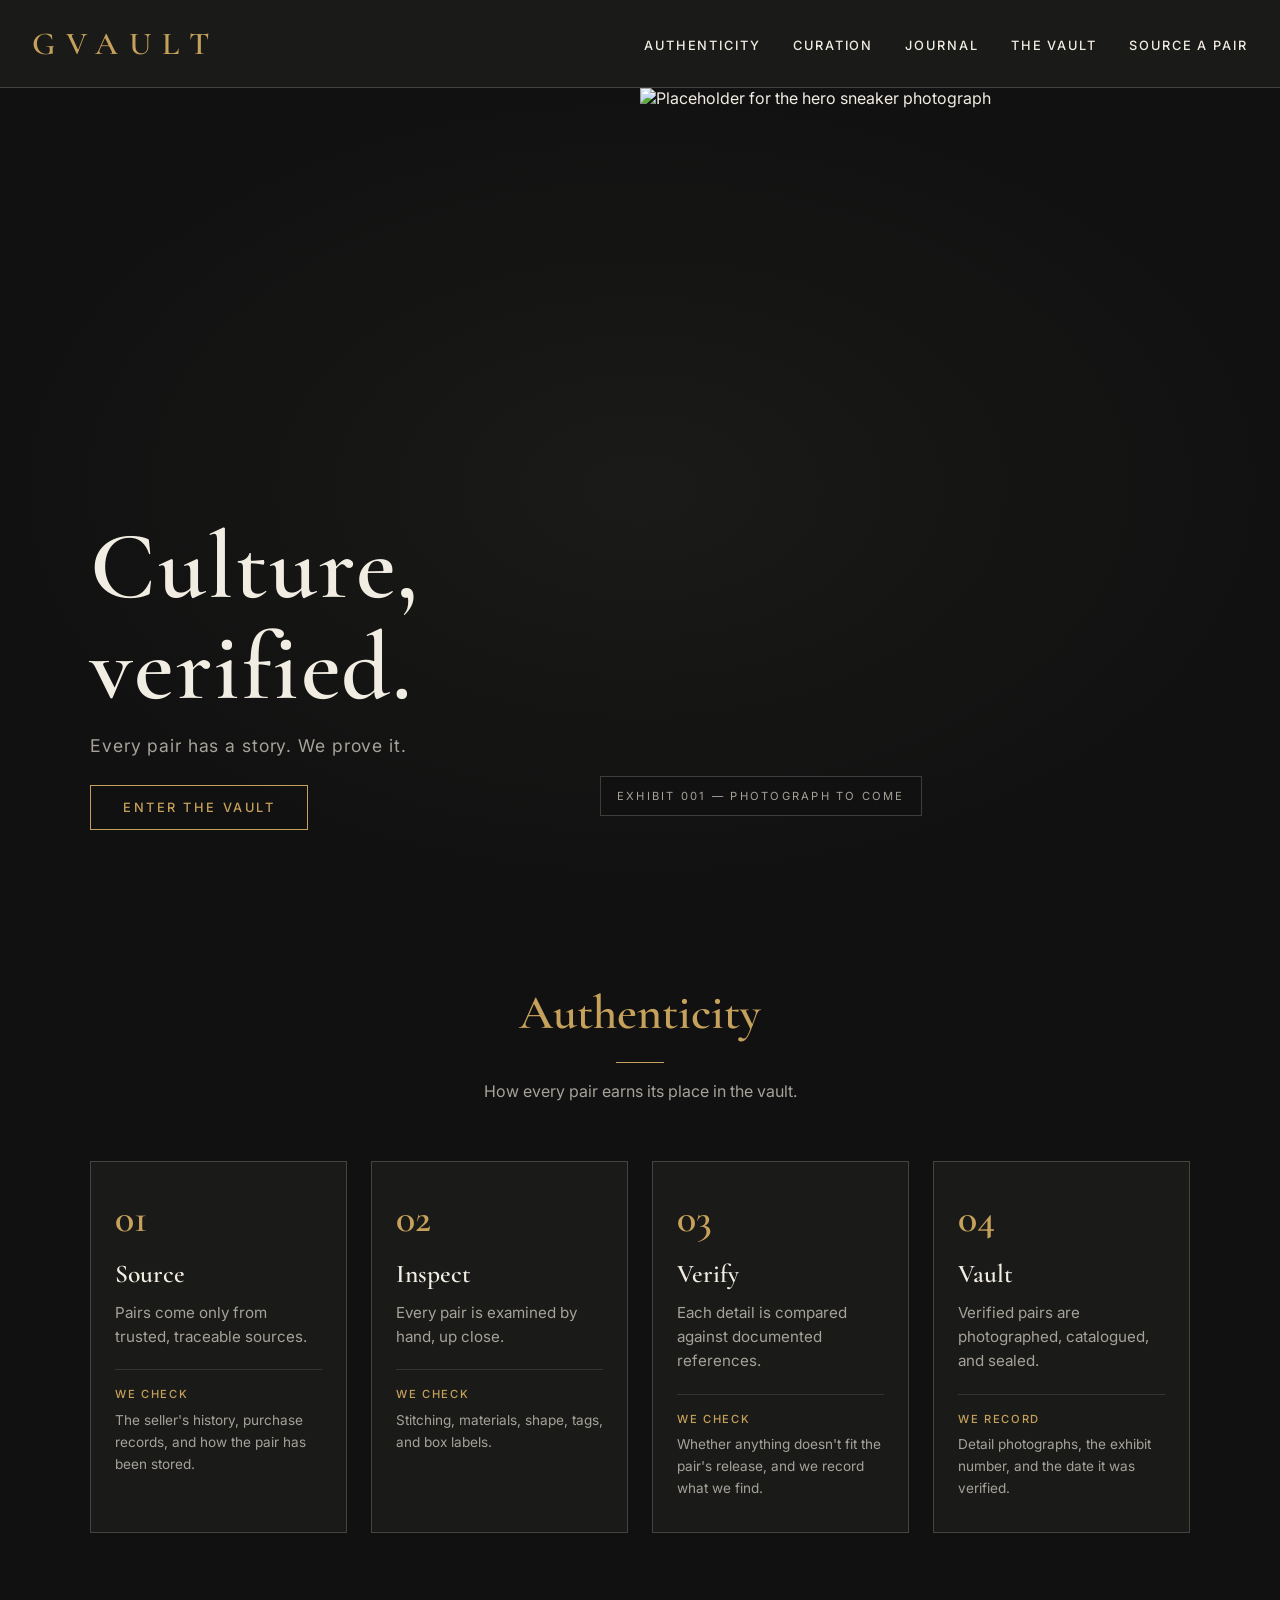
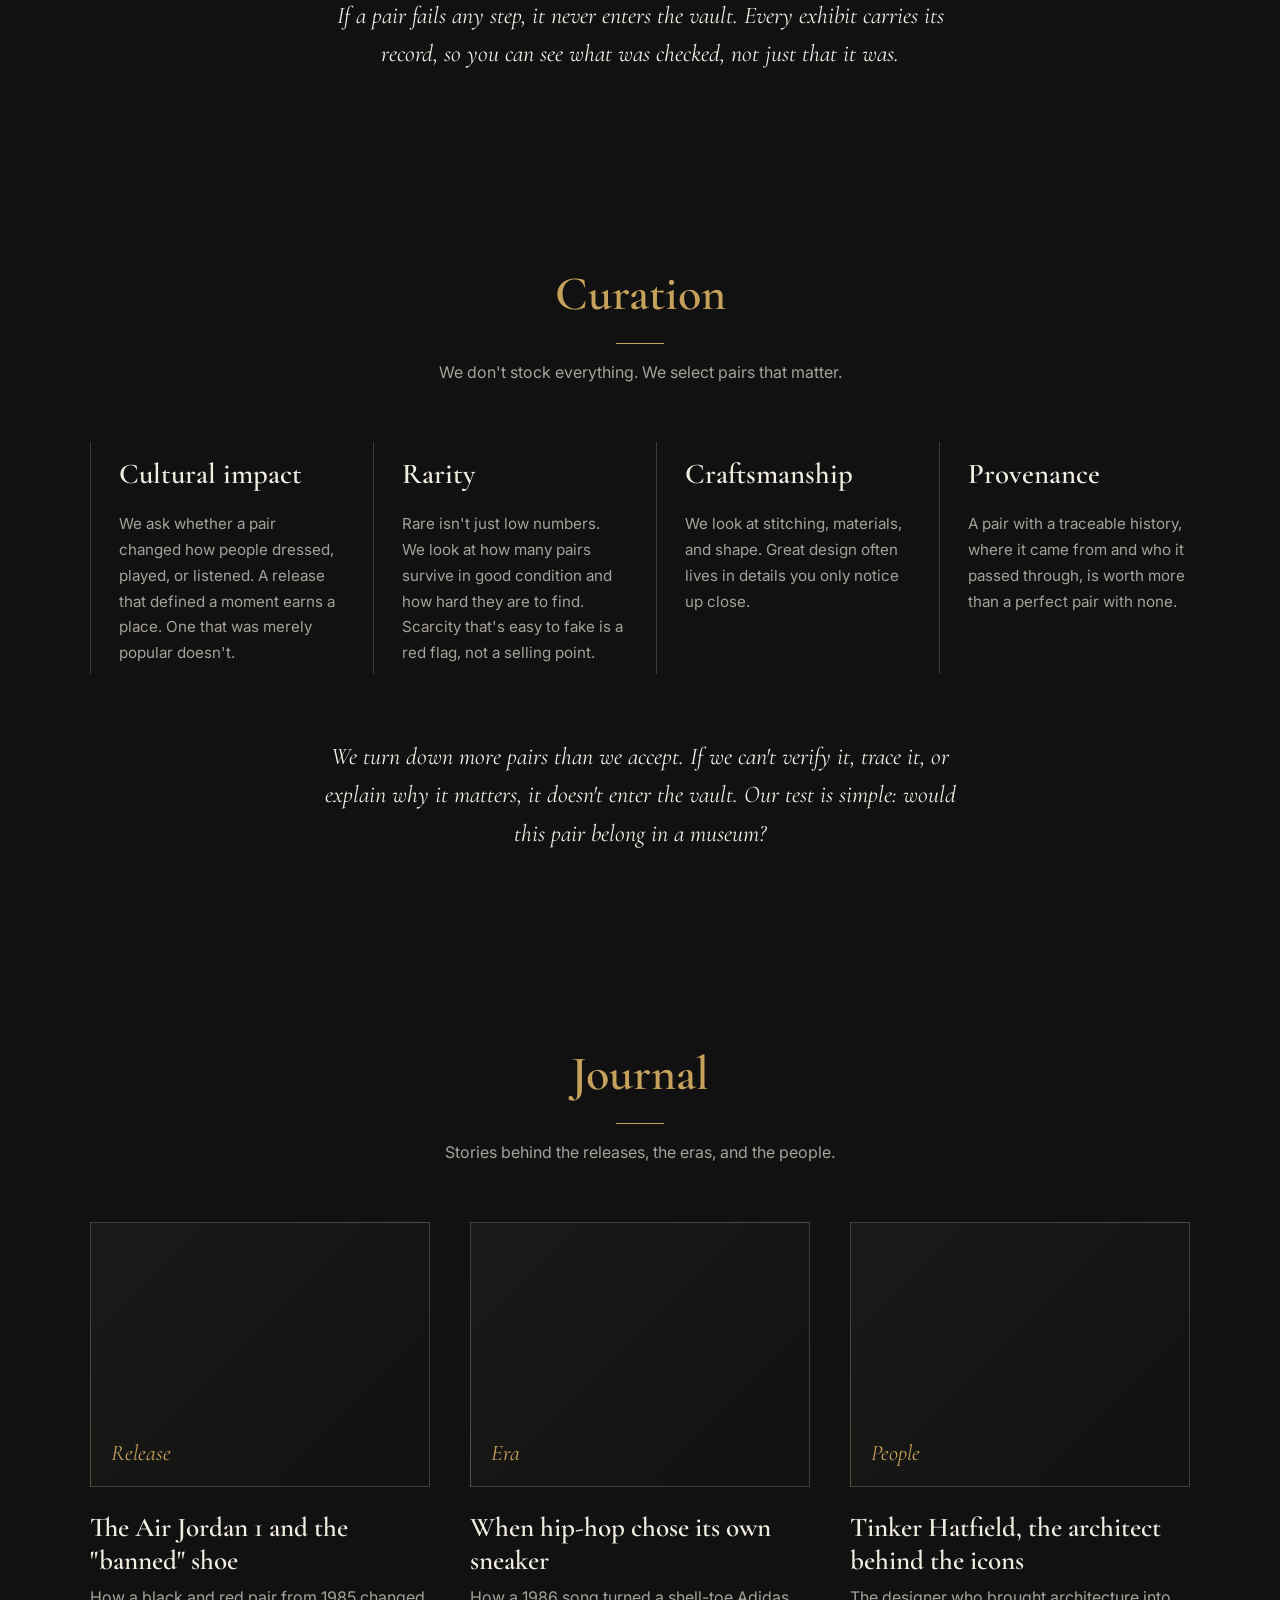
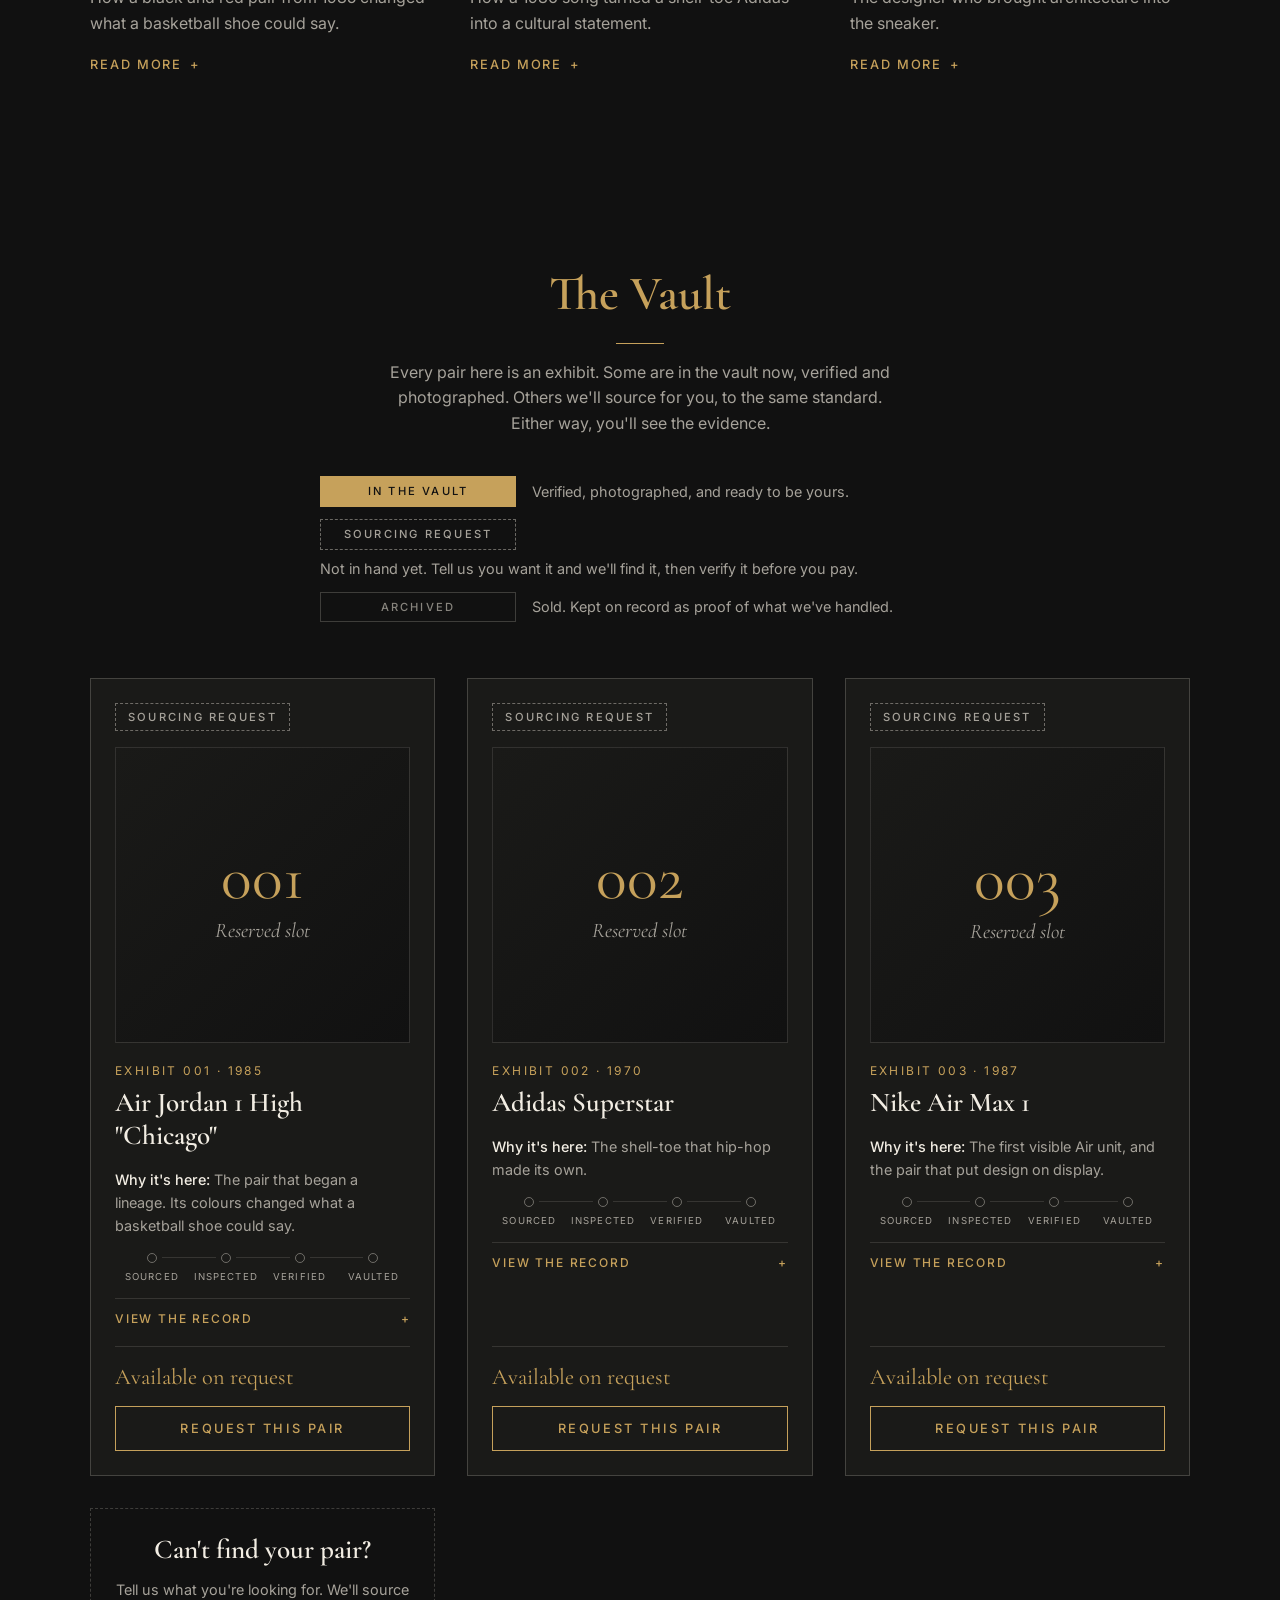
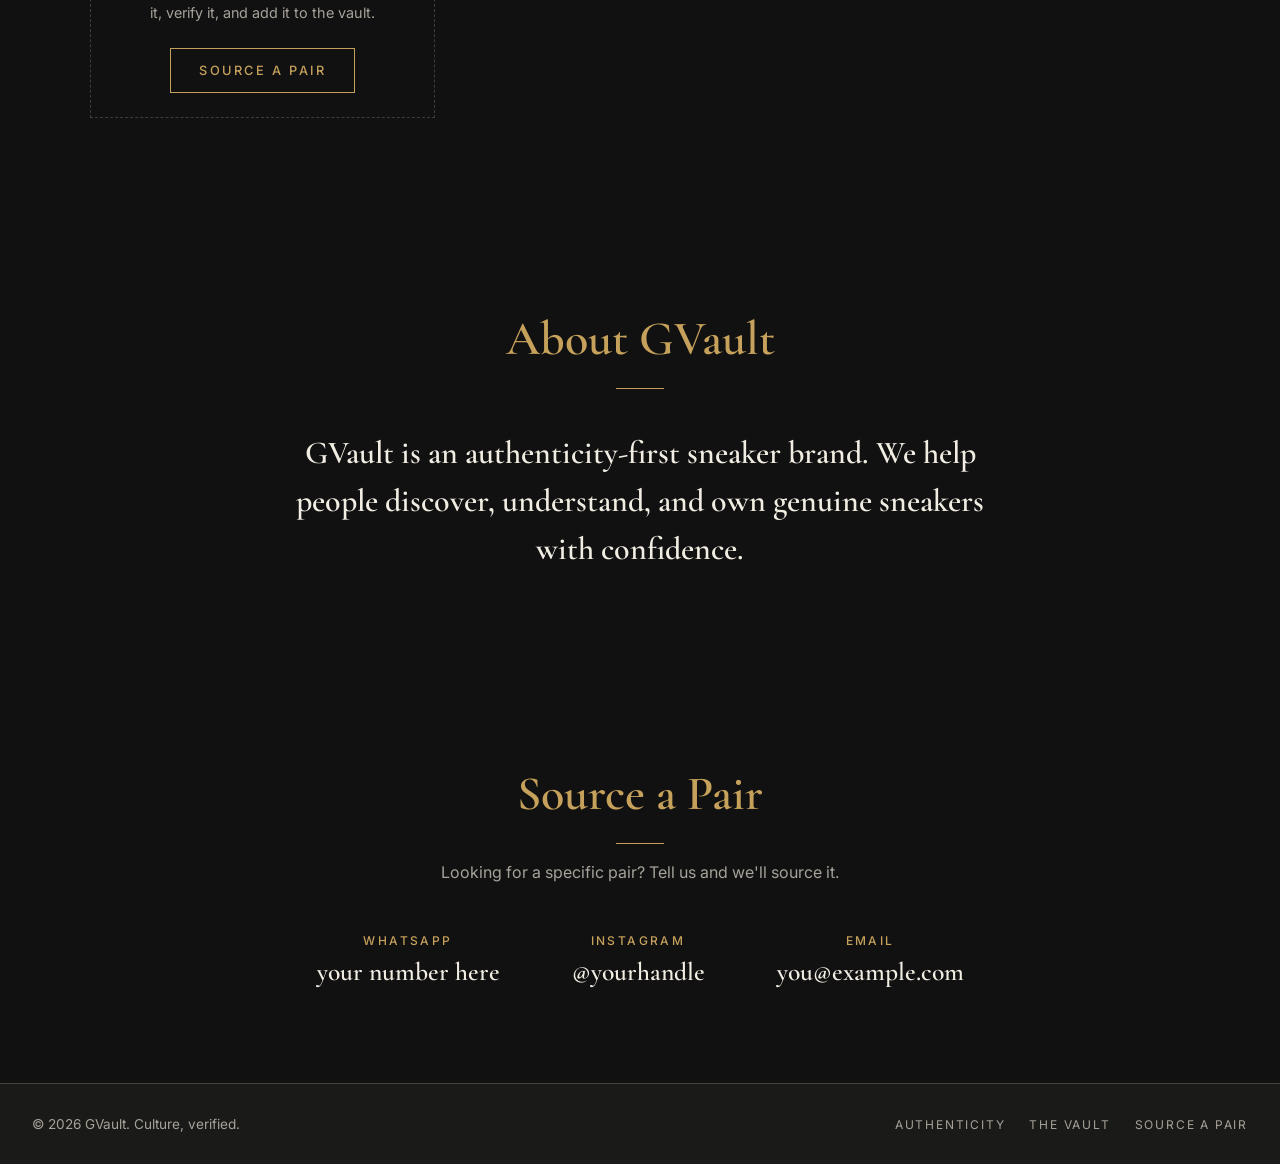
==== index.html @ fef1eaea "Baseline :approved Gvault visual design" ====
<!DOCTYPE html>
<html lang="en">
<head>
  <meta charset="UTF-8">
  <!-- Makes the page scale properly on phones -->
  <meta name="viewport" content="width=device-width, initial-scale=1">
  <title>GVault | Culture, verified.</title>
  <meta name="description" content="GVault is an authenticity-first sneaker brand. Discover, understand, and own genuine sneakers with confidence.">

  <!-- Fonts from Google Fonts (needs an internet connection) -->
  <link rel="preconnect" href="https://fonts.googleapis.com">
  <link rel="preconnect" href="https://fonts.gstatic.com" crossorigin>
  <link href="https://fonts.googleapis.com/css2?family=Cormorant+Garamond:wght@600&family=Inter:wght@400;500&display=swap" rel="stylesheet">

  <!-- Our styles live in style.css (keep it in the same folder as this file) -->
  <link rel="stylesheet" href="style.css?v=3">
</head>

<body>

  <!-- ========== 1. HEADER ========== -->
  <header id="top">
    <a href="#top" class="logo">GVAULT</a>

    <nav>
      <ul>
        <li><a href="#authenticity">Authenticity</a></li>
        <li><a href="#curation">Curation</a></li>
        <li><a href="#journal">Journal</a></li>
        <li><a href="#vault">The Vault</a></li>
        <li><a href="#source-a-pair">Source a Pair</a></li>
      </ul>
    </nav>

    <!-- PAUSED: search and cart come back in later steps.
         Anything between the comment markers is hidden from the browser.

    <input type="search" id="search" placeholder="Search the vault...">

    <button id="request-list-button">Request List (<span id="request-list-count">0</span>)</button>

    -->
  </header>

  <main>

    <!-- ========== 2. HERO ========== -->
    <section id="hero">
      <div class="hero-inner">

        <div class="hero-copy">
          <h1>Culture, verified.</h1>
          <p>Every pair has a story. We prove it.</p>
          <a href="#vault">Enter the Vault</a>
        </div>

        <!-- To use the real photograph later: change src to images/hero-sneaker.jpg
             and rewrite the alt text to describe the pair. -->
        <figure class="hero-figure">
          <div class="hero-frame">
            <img src="images/hero-placeholder.svg"
                 alt="Placeholder for the hero sneaker photograph"
                 width="1200" height="1500"
                 fetchpriority="high">
          </div>
          <figcaption>Exhibit 001 — photograph to come</figcaption>
        </figure>

      </div>
    </section>

    <!-- ========== 3. AUTHENTICITY (was The Standard) ========== -->
    <section id="authenticity">
      <h2>Authenticity</h2>
      <p>How every pair earns its place in the vault.</p>

      <ol>
        <li>
          <h3>Source</h3>
          <p>Pairs come only from trusted, traceable sources.</p>
          <p class="step-detail"><strong>We check</strong> The seller's history, purchase records, and how the pair has been stored.</p>
        </li>
        <li>
          <h3>Inspect</h3>
          <p>Every pair is examined by hand, up close.</p>
          <p class="step-detail"><strong>We check</strong> Stitching, materials, shape, tags, and box labels.</p>
        </li>
        <li>
          <h3>Verify</h3>
          <p>Each detail is compared against documented references.</p>
          <p class="step-detail"><strong>We check</strong> Whether anything doesn't fit the pair's release, and we record what we find.</p>
        </li>
        <li>
          <h3>Vault</h3>
          <p>Verified pairs are photographed, catalogued, and sealed.</p>
          <p class="step-detail"><strong>We record</strong> Detail photographs, the exhibit number, and the date it was verified.</p>
        </li>
      </ol>

      <p class="standard-note">If a pair fails any step, it never enters the vault. Every exhibit carries its record, so you can see what was checked, not just that it was.</p>
    </section>

    <!-- ========== 4. CURATION ========== -->
    <section id="curation">
      <h2>Curation</h2>
      <p>We don't stock everything. We select pairs that matter.</p>

      <ul>
        <li>
          <strong>Cultural impact</strong>
          <p>We ask whether a pair changed how people dressed, played, or listened. A release that defined a moment earns a place. One that was merely popular doesn't.</p>
        </li>
        <li>
          <strong>Rarity</strong>
          <p>Rare isn't just low numbers. We look at how many pairs survive in good condition and how hard they are to find. Scarcity that's easy to fake is a red flag, not a selling point.</p>
        </li>
        <li>
          <strong>Craftsmanship</strong>
          <p>We look at stitching, materials, and shape. Great design often lives in details you only notice up close.</p>
        </li>
        <li>
          <strong>Provenance</strong>
          <p>A pair with a traceable history, where it came from and who it passed through, is worth more than a perfect pair with none.</p>
        </li>
      </ul>

      <p class="curation-note">We turn down more pairs than we accept. If we can't verify it, trace it, or explain why it matters, it doesn't enter the vault. Our test is simple: would this pair belong in a museum?</p>
    </section>

    <!-- ========== 5. JOURNAL (was Culture) ========== -->
    <section id="journal">
      <h2>Journal</h2>
      <p>Stories behind the releases, the eras, and the people.</p>

      <div class="article-grid">

        <article>
          <div class="article-visual">Release</div>
          <h3>The Air Jordan 1 and the "banned" shoe</h3>
          <p>How a black and red pair from 1985 changed what a basketball shoe could say.</p>
          <details>
            <summary>Read more</summary>
            <p>When the Air Jordan 1 arrived in 1985, basketball shoes were mostly white and quiet. Designed by Peter Moore for a rookie named Michael Jordan, the black and red pair broke from that.</p>
            <p>The famous "banned" story says the NBA outlawed the shoe and Nike paid the fines. The league did have a uniform rule about shoe colours, and Nike turned that tension into an ad campaign. Collectors still debate how much of the legend was marketing, but both the shoe and the story are part of why it matters.</p>
            <p><strong>Why it matters to us:</strong> the Air Jordan 1 is one of the most re-released sneakers ever, which also makes it one of the most widely copied. Shape, stitching, and tag details all count, so we check each pair against documented references before it enters the vault.</p>
          </details>
        </article>

        <article>
          <div class="article-visual">Era</div>
          <h3>When hip-hop chose its own sneaker</h3>
          <p>How a 1986 song turned a shell-toe Adidas into a cultural statement.</p>
          <details>
            <summary>Read more</summary>
            <p>In the mid-1980s, Run-DMC made the Adidas Superstar part of their look, worn without laces and with the tongues out. In 1986 they recorded "My Adidas", and the brand took notice.</p>
            <p>The story often told is that Adidas representatives saw fans at a concert hold up their sneakers when the song played, then signed the group to one of the first major sneaker endorsements for people outside sport. Until then, sneakers were sold on performance. After it, they could be sold on identity.</p>
            <p><strong>Why it matters to us:</strong> vintage pairs age in ways that are hard to fake, in their materials, glue, and soles. Wear that fits a pair's age is part of the evidence, and details that don't fit the era are a warning sign.</p>
          </details>
        </article>

        <article>
          <div class="article-visual">People</div>
          <h3>Tinker Hatfield, the architect behind the icons</h3>
          <p>The designer who brought architecture into the sneaker.</p>
          <details>
            <summary>Read more</summary>
            <p>Tinker Hatfield trained as an architect before joining Nike in 1981. His Air Max 1, released in 1987, put the cushioning unit on display through a window in the midsole, reportedly inspired by the exposed structure of the Centre Pompidou in Paris.</p>
            <p>A year later he designed the Air Jordan III, a pair often credited with helping keep Michael Jordan at Nike, and he went on to design many more Jordans over the years.</p>
            <p><strong>Why it matters to us:</strong> knowing who designed a pair, and why, explains its details, and details are what we verify. A pair is easier to check when you understand the thinking behind it.</p>
          </details>
        </article>

      </div>
    </section>

    <!-- ========== 6. THE VAULT (was The Archive) ========== -->
    <section id="vault">
      <h2>The Vault</h2>
      <p>Every pair here is an exhibit. Some are in the vault now, verified and photographed. Others we'll source for you, to the same standard. Either way, you'll see the evidence.</p>

      <div class="status-key">
        <p><span class="status status-in-vault">IN THE VAULT</span> Verified, photographed, and ready to be yours.</p>
        <p><span class="status status-sourcing">SOURCING REQUEST</span> Not in hand yet. Tell us you want it and we'll find it, then verify it before you pay.</p>
        <p><span class="status status-archived">ARCHIVED</span> Sold. Kept on record as proof of what we've handled.</p>
      </div>

      <!-- Later, JavaScript will build these cards from a product list. -->
      <div id="exhibit-grid">

        <article class="exhibit">
          <p class="status status-sourcing">SOURCING REQUEST</p>
          <div class="exhibit-image"><span class="exhibit-image-number">001</span>Reserved slot</div>
          <p class="exhibit-number">Exhibit 001 · 1985</p>
          <h3>Air Jordan 1 High "Chicago"</h3>
          <p class="exhibit-why"><strong>Why it's here:</strong> The pair that began a lineage. Its colours changed what a basketball shoe could say.</p>

          <ol class="progress" aria-label="Verification progress">
            <li>Sourced</li>
            <li>Inspected</li>
            <li>Verified</li>
            <li>Vaulted</li>
          </ol>

          <details class="exhibit-record">
            <summary>View the record</summary>
            <p class="exhibit-verification"><strong>What we'll verify:</strong> Shape and stance, stitching pattern, tag and label details, materials, and box label.</p>
            <p class="exhibit-sizes"><strong>Sizes:</strong> Tell us yours and we'll source it.</p>
          </details>

          <p class="exhibit-price">Available on request</p>
          <button>Request this pair</button>
        </article>

        <article class="exhibit">
          <p class="status status-sourcing">SOURCING REQUEST</p>
          <div class="exhibit-image"><span class="exhibit-image-number">002</span>Reserved slot</div>
          <p class="exhibit-number">Exhibit 002 · 1970</p>
          <h3>Adidas Superstar</h3>
          <p class="exhibit-why"><strong>Why it's here:</strong> The shell-toe that hip-hop made its own.</p>

          <ol class="progress" aria-label="Verification progress">
            <li>Sourced</li>
            <li>Inspected</li>
            <li>Verified</li>
            <li>Vaulted</li>
          </ol>

          <details class="exhibit-record">
            <summary>View the record</summary>
            <p class="exhibit-verification"><strong>What we'll verify:</strong> Shell toe shape, three-stripe placement, tongue and heel labels, sole pattern, and box label.</p>
            <p class="exhibit-sizes"><strong>Sizes:</strong> Tell us yours and we'll source it.</p>
          </details>

          <p class="exhibit-price">Available on request</p>
          <button>Request this pair</button>
        </article>

        <article class="exhibit">
          <p class="status status-sourcing">SOURCING REQUEST</p>
          <div class="exhibit-image"><span class="exhibit-image-number">003</span>Reserved slot</div>
          <p class="exhibit-number">Exhibit 003 · 1987</p>
          <h3>Nike Air Max 1</h3>
          <p class="exhibit-why"><strong>Why it's here:</strong> The first visible Air unit, and the pair that put design on display.</p>

          <ol class="progress" aria-label="Verification progress">
            <li>Sourced</li>
            <li>Inspected</li>
            <li>Verified</li>
            <li>Vaulted</li>
          </ol>

          <details class="exhibit-record">
            <summary>View the record</summary>
            <p class="exhibit-verification"><strong>What we'll verify:</strong> Window shape, midsole and Air unit, stitching, tags, and box label.</p>
            <p class="exhibit-sizes"><strong>Sizes:</strong> Tell us yours and we'll source it.</p>
          </details>

          <p class="exhibit-price">Available on request</p>
          <button>Request this pair</button>
        </article>

        <!-- The last card invites a request for a pair that isn't listed -->
        <article class="exhibit exhibit-request">
          <h3>Can't find your pair?</h3>
          <p>Tell us what you're looking for. We'll source it, verify it, and add it to the vault.</p>
          <a href="#source-a-pair">Source a Pair</a>
        </article>

        <!--
          TEMPLATE FOR A PAIR THAT HAS ARRIVED (only use once you really hold the pair):
          1. Change the badge to:  <p class="status status-in-vault">IN THE VAULT</p>
          2. Add class "done" to the progress steps that are really complete:  <li class="done">Sourced</li>
          3. Change "What we'll verify" to "Verification record" and write what you actually found.
          4. Replace the price text and change the button to "Add to Vault".
        -->

      </div>
    </section>

    <!-- ========== 7. ABOUT ========== -->
    <section id="about">
      <h2>About GVault</h2>
      <p>GVault is an authenticity-first sneaker brand. We help people discover, understand, and own genuine sneakers with confidence.</p>
    </section>

    <!-- ========== 8. SOURCE A PAIR (was Contact) ========== -->
    <section id="source-a-pair">
      <h2>Source a Pair</h2>
      <p>Looking for a specific pair? Tell us and we'll source it.</p>

      <ul>
        <li><span>WhatsApp</span>your number here</li>
        <li><span>Instagram</span>@yourhandle</li>
        <li><span>Email</span>you@example.com</li>
      </ul>
    </section>

  </main>

  <!-- ========== 9. FOOTER ========== -->
  <footer>
    <p>&copy; 2026 GVault. Culture, verified.</p>
    <nav>
      <a href="#authenticity">Authenticity</a>
      <a href="#vault">The Vault</a>
      <a href="#source-a-pair">Source a Pair</a>
    </nav>
  </footer>

</body>
</html>
---- style.css ----
/* ===== BRAND COLORS: change a color here and it updates everywhere ===== */
:root {
  --ink:        #111111;
  --ink-raised: #1A1A18;
  --ivory:      #F2EDE3;
  --gray:       #A6A29A;
  --accent:     #C6A15B;
  --gray-rgb:   166 162 154;
  --accent-rgb: 198 161 91;
  --line:        rgb(var(--gray-rgb) / 0.30);
  --line-subtle: rgb(var(--gray-rgb) / 0.20);
  --line-strong: rgb(var(--gray-rgb) / 0.60);
}

/* ===== BASE: applies to the whole page ===== */
body {
  margin: 0;
  background: var(--ink);
  color: var(--ivory);
  font-family: 'Inter', sans-serif;
}

/* ===== HEADER ===== */
header {
  background: var(--ink-raised);
  padding: 24px 32px;
  border-bottom: 1px solid var(--line);
  display: flex;
  justify-content: space-between;
  align-items: center;
}

/* ===== LOGO ===== */
.logo {
  font-family: 'Cormorant Garamond', serif;
  font-size: 2rem;
  font-weight: 600;
  letter-spacing: 0.35em;
  color: var(--accent);
  text-decoration: none;
}

/* ===== NAV BAR (header only, so the footer nav is untouched) ===== */
header nav ul {
  list-style: none;
  margin: 0;
  padding: 0;
  display: flex;
  gap: 32px;
}

header nav a {
  color: var(--ivory);
  text-decoration: none;
  font-size: 0.8rem;
  font-weight: 500;
  letter-spacing: 0.15em;
  text-transform: uppercase;
  padding-bottom: 6px;
  border-bottom: 1px solid transparent;
  transition: color 0.2s, border-color 0.2s;
}

header nav a:hover {
  color: var(--accent);
  border-bottom-color: var(--accent);
}

/* ===== HERO SECTION ===== */
#hero {
  padding: 0;
  text-align: left;
  container-type: inline-size;
  background: radial-gradient(ellipse at center, var(--ink-raised) 0%, var(--ink) 70%);
}

#hero h1 {
  font-family: 'Cormorant Garamond', serif;
  font-size: clamp(3rem, 8vw, 6rem);
  font-weight: 600;
  line-height: 1.05;
  letter-spacing: 0.02em;
  color: var(--ivory);
  margin: 0 0 16px;
}

#hero p {
  font-size: 1.1rem;
  letter-spacing: 0.05em;
  color: var(--gray);
  max-width: 480px;
  margin: 0 0 40px;
}

#hero a {
  border: 1px solid var(--accent);
  color: var(--accent);
  padding: 14px 32px;
  text-decoration: none;
  font-size: 0.8rem;
  font-weight: 500;
  letter-spacing: 0.2em;
  text-transform: uppercase;
  transition: background 0.2s, color 0.2s;
}

#hero a:hover {
  background: var(--accent);
  color: var(--ink);
}

/* ----- Hero: the wall, the baseline, and the plaque ----- */

.hero-inner {
  display: grid;
}

.hero-figure {
  order: -1;
  position: relative;
  margin: 0;
}

.hero-frame {
  height: 52vh;
  min-height: 320px;
  overflow: hidden;
}

.hero-frame img {
  display: block;
  width: 100%;
  height: 100%;
  object-fit: cover;
  object-position: 50% 72%;
  animation: hero-image-enter 1.2s ease-out both;
}

.hero-figure figcaption {
  position: absolute;
  left: 0;
  bottom: 0;
  padding: 12px 16px;
  background: var(--ink);
  border: 1px solid var(--line);
  font-size: 0.7rem;
  letter-spacing: 0.2em;
  text-transform: uppercase;
  color: var(--gray);
}

.hero-copy {
  padding: 48px 24px 72px;
}

@keyframes hero-image-enter {
  from { opacity: 0; transform: scale(1.04); }
  to   { opacity: 1; transform: scale(1); }
}

@media (min-width: 900px) {
  .hero-inner {
    grid-template-columns: minmax(0, 1fr) minmax(0, 1fr);
    min-height: min(88vh, 860px);
  }
  .hero-figure {
    order: 0;
  }
  .hero-frame {
    height: 100%;
    min-height: 0;
  }
  .hero-copy {
    align-self: end;
    padding: 0 64px 72px;
    padding-left: max(24px, calc((100vw - 1100px) / 2));
    padding-left: max(24px, calc((100cqw - 1100px) / 2));
  }
  .hero-figure figcaption {
    left: -40px;
    bottom: 72px;
  }
}

@media (prefers-reduced-motion: reduce) {
  .hero-frame img {
    animation: none;
  }
}

/* ===== SHARED STYLES FOR EVERY SECTION BELOW THE HERO ===== */
html {
  scroll-behavior: smooth;
}

main section:not(#hero) {
  max-width: 1100px;
  margin: 0 auto;
  padding: 96px 24px;
}

main section:not(#hero) > h2 {
  font-family: 'Cormorant Garamond', serif;
  font-size: clamp(2rem, 4vw, 3rem);
  font-weight: 600;
  color: var(--accent);
  text-align: center;
  margin: 0 0 16px;
}

main section:not(#hero) > h2::after {
  content: "";
  display: block;
  width: 48px;
  height: 1px;
  background: var(--accent);
  margin: 20px auto 0;
}

main section:not(#hero) > p {
  text-align: center;
  color: var(--gray);
  max-width: 520px;
  margin: 0 auto;
  line-height: 1.6;
}

/* ===== AUTHENTICITY (was The Standard) ===== */
#authenticity ol {
  list-style: none;
  counter-reset: step;
  display: grid;
  grid-template-columns: repeat(auto-fit, minmax(220px, 1fr));
  gap: 24px;
  margin: 56px 0 0;
  padding: 0;
}

#authenticity li {
  counter-increment: step;
  border: 1px solid var(--line);
  background: var(--ink-raised);
  padding: 32px 24px;
  transition: border-color 0.2s, transform 0.2s;
}

#authenticity li::before {
  content: counter(step, decimal-leading-zero);
  display: block;
  font-family: 'Cormorant Garamond', serif;
  font-size: 2.5rem;
  font-weight: 600;
  color: var(--accent);
  margin-bottom: 16px;
}

#authenticity li h3 {
  font-family: 'Cormorant Garamond', serif;
  font-size: 1.6rem;
  font-weight: 600;
  color: var(--ivory);
  margin: 0 0 12px;
}

#authenticity li p {
  margin: 0;
  font-size: 0.95rem;
  line-height: 1.6;
  color: var(--gray);
}

#authenticity li:hover {
  border-color: var(--accent);
  transform: translateY(-4px);
}

/* ----- Authenticity: extra detail and hover life ----- */

#authenticity li {
  position: relative;
  transition: border-color 0.2s, transform 0.2s, box-shadow 0.3s;
}

#authenticity li::after {
  content: "";
  position: absolute;
  top: -1px;
  left: -1px;
  right: -1px;
  height: 2px;
  background: var(--accent);
  transform: scaleX(0);
  transform-origin: left;
  transition: transform 0.4s ease;
}

#authenticity li:hover::after {
  transform: scaleX(1);
}

#authenticity li:hover {
  box-shadow: 0 10px 30px rgb(var(--accent-rgb) / 0.12);
}

#authenticity li p.step-detail {
  margin-top: 20px;
  padding-top: 16px;
  border-top: 1px solid var(--line-subtle);
  font-size: 0.85rem;
}

#authenticity li p.step-detail strong {
  display: block;
  margin-bottom: 6px;
  font-size: 0.7rem;
  font-weight: 500;
  letter-spacing: 0.15em;
  text-transform: uppercase;
  color: var(--accent);
}

#authenticity > p.standard-note {
  max-width: 640px;
  margin: 64px auto 0;
  font-family: 'Cormorant Garamond', serif;
  font-size: clamp(1.2rem, 2vw, 1.5rem);
  font-style: italic;
  line-height: 1.6;
  color: var(--ivory);
}

/* ===== CURATION ===== */
#curation ul {
  list-style: none;
  margin: 56px 0 0;
  padding: 0;
  display: grid;
  grid-template-columns: repeat(auto-fit, minmax(240px, 1fr));
  gap: 32px;
}

#curation li {
  border-left: 1px solid var(--line);
  padding: 8px 0 8px 28px;
  font-size: 0.95rem;
  line-height: 1.7;
  color: var(--gray);
  transition: border-color 0.2s;
}

#curation li strong {
  display: block;
  font-family: 'Cormorant Garamond', serif;
  font-size: 1.8rem;
  font-weight: 600;
  color: var(--ivory);
  margin-bottom: 12px;
}

#curation li:hover {
  border-left-color: var(--accent);
}

#curation li p {
  margin: 0;
}

#curation > p.curation-note {
  max-width: 640px;
  margin: 64px auto 0;
  font-family: 'Cormorant Garamond', serif;
  font-size: clamp(1.2rem, 2vw, 1.5rem);
  font-style: italic;
  line-height: 1.6;
  color: var(--ivory);
}

/* ===== JOURNAL (was Culture) ===== */
.article-grid {
  display: grid;
  grid-template-columns: repeat(auto-fit, minmax(280px, 1fr));
  gap: 40px;
  margin-top: 56px;
  align-items: start;
}

.article-visual {
  aspect-ratio: 4 / 3;
  display: flex;
  align-items: flex-end;
  padding: 20px;
  border: 1px solid var(--line);
  font-family: 'Cormorant Garamond', serif;
  font-size: 1.4rem;
  font-style: italic;
  color: var(--accent);
  background: linear-gradient(135deg, var(--ink-raised) 0%, var(--ink) 50%, rgb(var(--accent-rgb) / 0.3) 100%);
  background-size: 200% 200%;
  background-position: 0 0;
  transition: background-position 0.8s ease, border-color 0.3s;
}

.article-grid article h3 {
  font-family: 'Cormorant Garamond', serif;
  font-size: 1.7rem;
  font-weight: 600;
  color: var(--ivory);
  margin: 24px 0 8px;
}

.article-grid article p {
  margin: 0 0 16px;
  line-height: 1.6;
  color: var(--gray);
}

.article-grid article a {
  color: var(--accent);
  text-decoration: none;
  font-size: 0.8rem;
  font-weight: 500;
  letter-spacing: 0.15em;
  text-transform: uppercase;
}

.article-grid article a::after {
  content: "\2192";
  display: inline-block;
  margin-left: 8px;
  transition: transform 0.2s;
}

.article-grid article:hover .article-visual {
  background-position: 100% 100%;
  border-color: var(--accent);
}

.article-grid article:hover a::after {
  transform: translateX(6px);
}

/* ===== THE VAULT (was The Archive) ===== */
#exhibit-grid {
  display: grid;
  grid-template-columns: repeat(auto-fill, minmax(280px, 1fr));
  gap: 32px;
  margin-top: 56px;
}

.exhibit {
  display: flex;
  flex-direction: column;
  padding: 24px;
  border: 1px solid var(--line);
  background: var(--ink-raised);
  transition: border-color 0.2s, transform 0.2s;
}

.exhibit:hover {
  border-color: var(--accent);
  transform: translateY(-4px);
}

/* ----- Status badge ----- */
.status {
  align-self: flex-start;
  margin: 0 0 16px;
  padding: 6px 12px;
  font-size: 0.7rem;
  font-weight: 500;
  letter-spacing: 0.2em;
}

.status-sourcing {
  border: 1px dashed var(--line-strong);
  color: var(--gray);
}

.status-in-vault {
  border: 1px solid var(--accent);
  background: var(--accent);
  color: var(--ink);
}

/* ----- Image area (designed placeholder until you have photos) ----- */
.exhibit-image {
  aspect-ratio: 1;
  display: flex;
  align-items: center;
  justify-content: center;
  margin-bottom: 20px;
  border: 1px solid var(--line-subtle);
  background: linear-gradient(135deg, var(--ink-raised), var(--ink));
  font-family: 'Cormorant Garamond', serif;
  font-size: 1.3rem;
  font-style: italic;
  color: var(--gray);
}

/* ----- Text details ----- */
.exhibit-number {
  margin: 0 0 8px;
  font-size: 0.75rem;
  letter-spacing: 0.2em;
  text-transform: uppercase;
  color: var(--accent);
}

.exhibit h3 {
  margin: 0 0 16px;
  font-family: 'Cormorant Garamond', serif;
  font-size: 1.7rem;
  font-weight: 600;
  color: var(--ivory);
}

.exhibit-why,
.exhibit-verification {
  margin: 0 0 12px;
  font-size: 0.9rem;
  line-height: 1.6;
  color: var(--gray);
}

.exhibit-why strong,
.exhibit-verification strong {
  color: var(--ivory);
  font-weight: 500;
}

/* ----- Price and button, pinned to the bottom of every card ----- */
.exhibit-price {
  margin: auto 0 16px;
  padding-top: 16px;
  border-top: 1px solid var(--line-subtle);
  font-family: 'Cormorant Garamond', serif;
  font-size: 1.4rem;
  color: var(--accent);
}

.exhibit button {
  padding: 14px;
  border: 1px solid var(--accent);
  background: transparent;
  color: var(--accent);
  font-family: inherit;
  font-size: 0.8rem;
  font-weight: 500;
  letter-spacing: 0.2em;
  text-transform: uppercase;
  cursor: pointer;
  transition: background 0.2s, color 0.2s;
}

.exhibit button:hover {
  background: var(--accent);
  color: var(--ink);
}

/* ----- Vault: status key ----- */
.status-key {
  display: flex;
  flex-direction: column;
  gap: 12px;
  max-width: 640px;
  margin: 40px auto 0;
}

.status-key p {
  display: flex;
  flex-wrap: wrap;
  align-items: center;
  gap: 8px 16px;
  margin: 0;
  font-size: 0.9rem;
  line-height: 1.5;
  color: var(--gray);
}

.status-key .status {
  width: 170px;
  margin: 0;
  text-align: center;
  flex-shrink: 0;
}

.status-archived {
  border: 1px solid var(--line);
  color: rgb(var(--gray-rgb) / 0.8);
}

/* ----- Vault: richer image placeholder ----- */
.exhibit-image {
  flex-direction: column;
  gap: 8px;
}

.exhibit-image-number {
  font-size: 4rem;
  font-style: normal;
  line-height: 1;
  color: var(--accent);
}

/* ----- Vault: four-step progress tracker ----- */
.progress {
  list-style: none;
  display: flex;
  margin: 4px 0 16px;
  padding: 0;
}

.progress li {
  position: relative;
  flex: 1;
  text-align: center;
  font-size: 0.6rem;
  letter-spacing: 0.12em;
  text-transform: uppercase;
  color: var(--gray);
}

.progress li::before {
  content: "";
  display: block;
  width: 8px;
  height: 8px;
  margin: 0 auto 8px;
  border-radius: 50%;
  border: 1px solid var(--line-strong);
}

.progress li::after {
  content: "";
  position: absolute;
  top: 4px;
  left: calc(50% + 10px);
  width: calc(100% - 20px);
  height: 1px;
  background: var(--line-subtle);
}

.progress li:last-child::after {
  display: none;
}

.progress li.done {
  color: var(--accent);
}

.progress li.done::before {
  background: var(--accent);
  border-color: var(--accent);
}

.progress li.done::after {
  background: var(--accent);
}

/* ----- Vault: expandable record ----- */
.exhibit details {
  margin: 0 0 8px;
}

.exhibit summary {
  cursor: pointer;
  list-style: none;
  padding: 12px 0;
  border-top: 1px solid var(--line-subtle);
  color: var(--accent);
  font-size: 0.75rem;
  font-weight: 500;
  letter-spacing: 0.15em;
  text-transform: uppercase;
}

.exhibit summary::-webkit-details-marker {
  display: none;
}

.exhibit summary::after {
  content: "+";
  float: right;
}

.exhibit details[open] summary::after {
  content: "\2212";
}

.exhibit-sizes {
  margin: 0 0 12px;
  font-size: 0.9rem;
  line-height: 1.6;
  color: var(--gray);
}

.exhibit-sizes strong {
  color: var(--ivory);
  font-weight: 500;
}

/* ----- Vault: "Can't find your pair?" card ----- */
.exhibit-request {
  align-items: center;
  justify-content: center;
  text-align: center;
  border-style: dashed;
  background: transparent;
}

.exhibit-request h3 {
  margin-bottom: 12px;
}

.exhibit-request p {
  margin: 0 0 24px;
  font-size: 0.9rem;
  line-height: 1.6;
  color: var(--gray);
}

.exhibit-request a {
  padding: 14px 28px;
  border: 1px solid var(--accent);
  color: var(--accent);
  text-decoration: none;
  font-size: 0.8rem;
  font-weight: 500;
  letter-spacing: 0.2em;
  text-transform: uppercase;
  transition: background 0.2s, color 0.2s;
}

.exhibit-request a:hover {
  background: var(--accent);
  color: var(--ink);
}

/* ===== ABOUT ===== */

main section#about > p {
  font-family: 'Cormorant Garamond', serif;
  font-size: clamp(1.4rem, 2.5vw, 2rem);
  font-weight: 600;
  line-height: 1.5;
  color: var(--ivory);
  max-width: 720px;
  margin-top: 40px;
}

/* ===== SOURCE A PAIR (was Contact) ===== */
#source-a-pair ul {
  list-style: none;
  margin: 48px 0 0;
  padding: 0;
  display: flex;
  flex-wrap: wrap;
  justify-content: center;
  gap: 48px 72px;
  text-align: center;
}

#source-a-pair li {
  font-family: 'Cormorant Garamond', serif;
  font-size: 1.6rem;
  font-weight: 600;
  color: var(--ivory);
  transition: color 0.2s;
}

#source-a-pair li span {
  display: block;
  margin-bottom: 8px;
  font-family: 'Inter', sans-serif;
  font-size: 0.75rem;
  font-weight: 500;
  letter-spacing: 0.2em;
  text-transform: uppercase;
  color: var(--accent);
}

#source-a-pair li:hover {
  color: var(--accent);
}

/* ===== FOOTER ===== */
footer {
  display: flex;
  justify-content: space-between;
  align-items: center;
  flex-wrap: wrap;
  gap: 16px;
  padding: 32px;
  border-top: 1px solid var(--line);
  background: var(--ink-raised);
}

footer p {
  margin: 0;
  font-size: 0.85rem;
  color: var(--gray);
}

footer nav {
  display: flex;
  gap: 24px;
}

footer nav a {
  font-size: 0.75rem;
  letter-spacing: 0.15em;
  text-transform: uppercase;
  color: var(--gray);
  text-decoration: none;
  transition: color 0.2s;
}

footer nav a:hover {
  color: var(--accent);
}

/* ----- Journal: expandable "Read more" (replaces the old link style) ----- */
.article-grid summary {
  display: inline-block;
  cursor: pointer;
  list-style: none;
  color: var(--accent);
  font-size: 0.8rem;
  font-weight: 500;
  letter-spacing: 0.15em;
  text-transform: uppercase;
}

.article-grid summary::-webkit-details-marker {
  display: none;
}

.article-grid summary::after {
  content: "+";
  display: inline-block;
  margin-left: 8px;
}

.article-grid details[open] summary::after {
  content: "\2212";
}

.article-grid details[open] > p {
  padding-left: 16px;
  border-left: 1px solid var(--line);
  font-size: 0.95rem;
}

.article-grid details[open] summary {
  margin-bottom: 16px;
}

.article-grid details strong {
  color: var(--ivory);
  font-weight: 500;
}
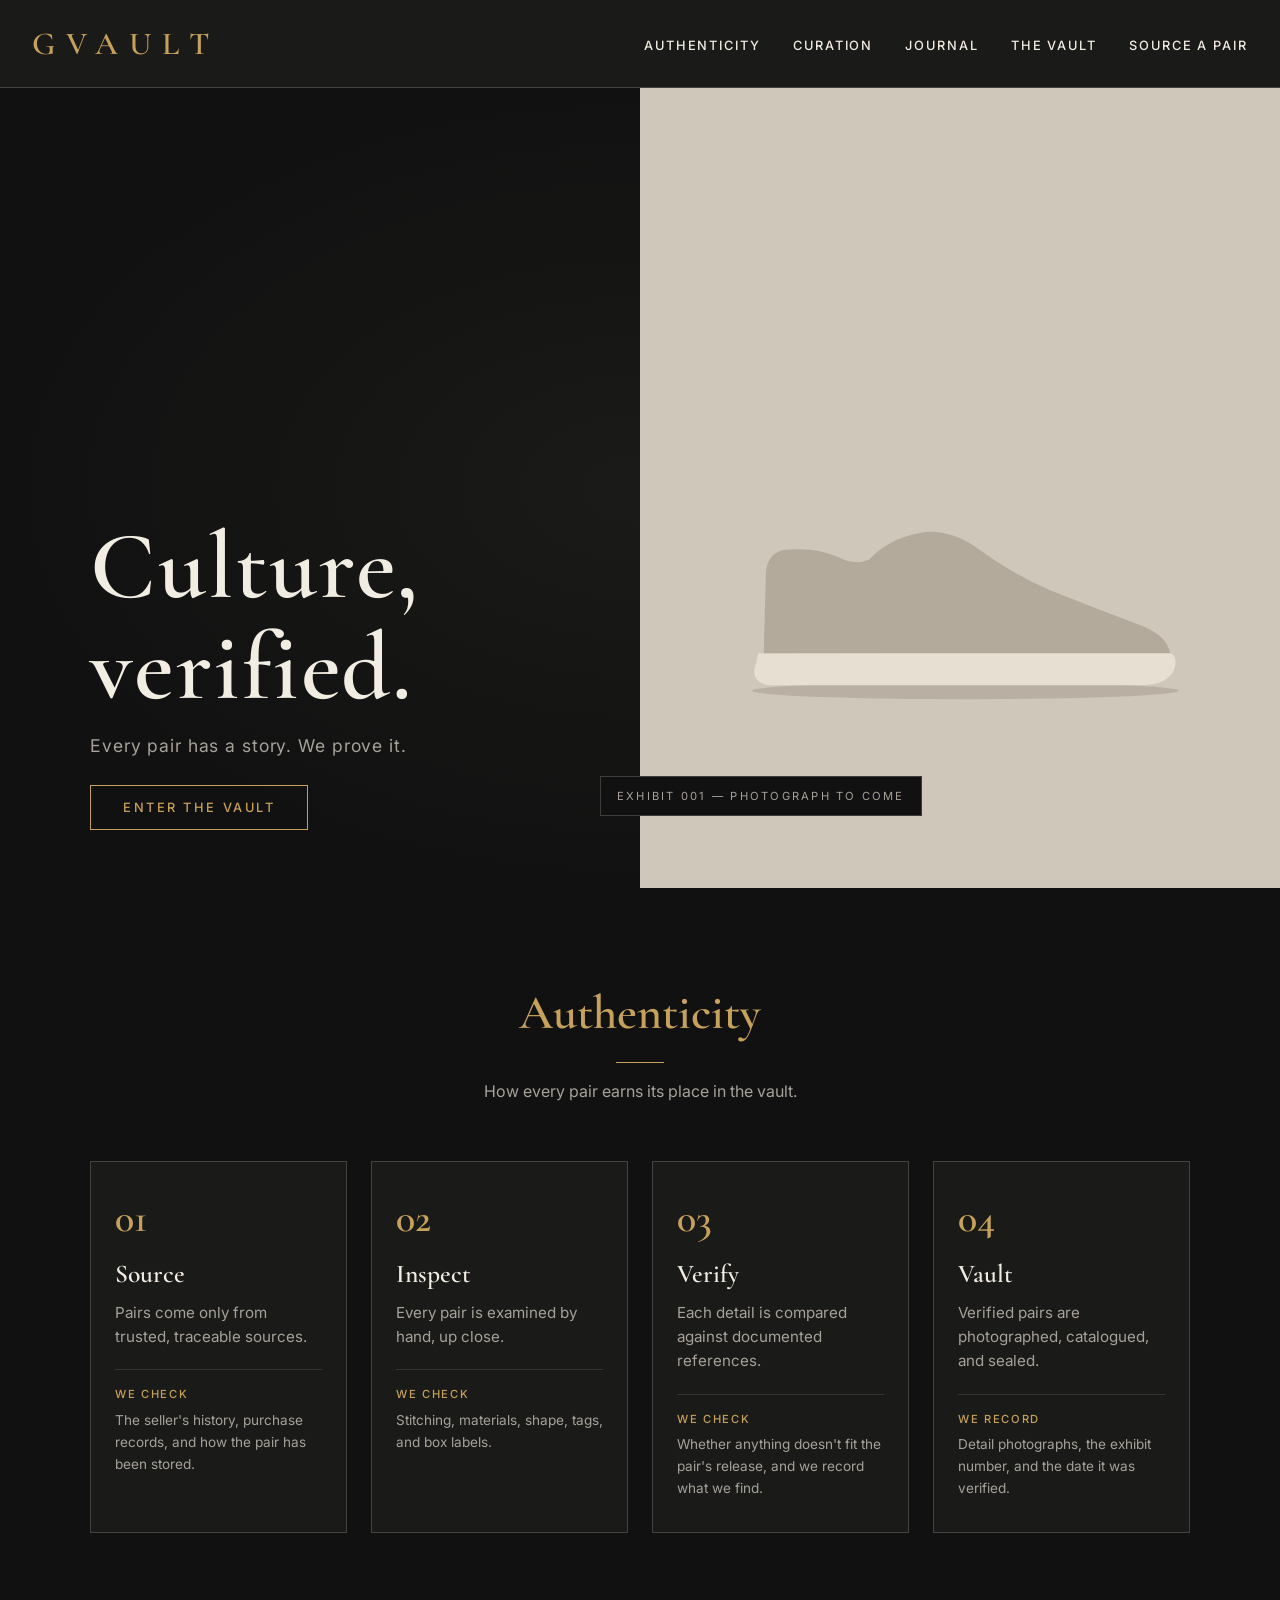
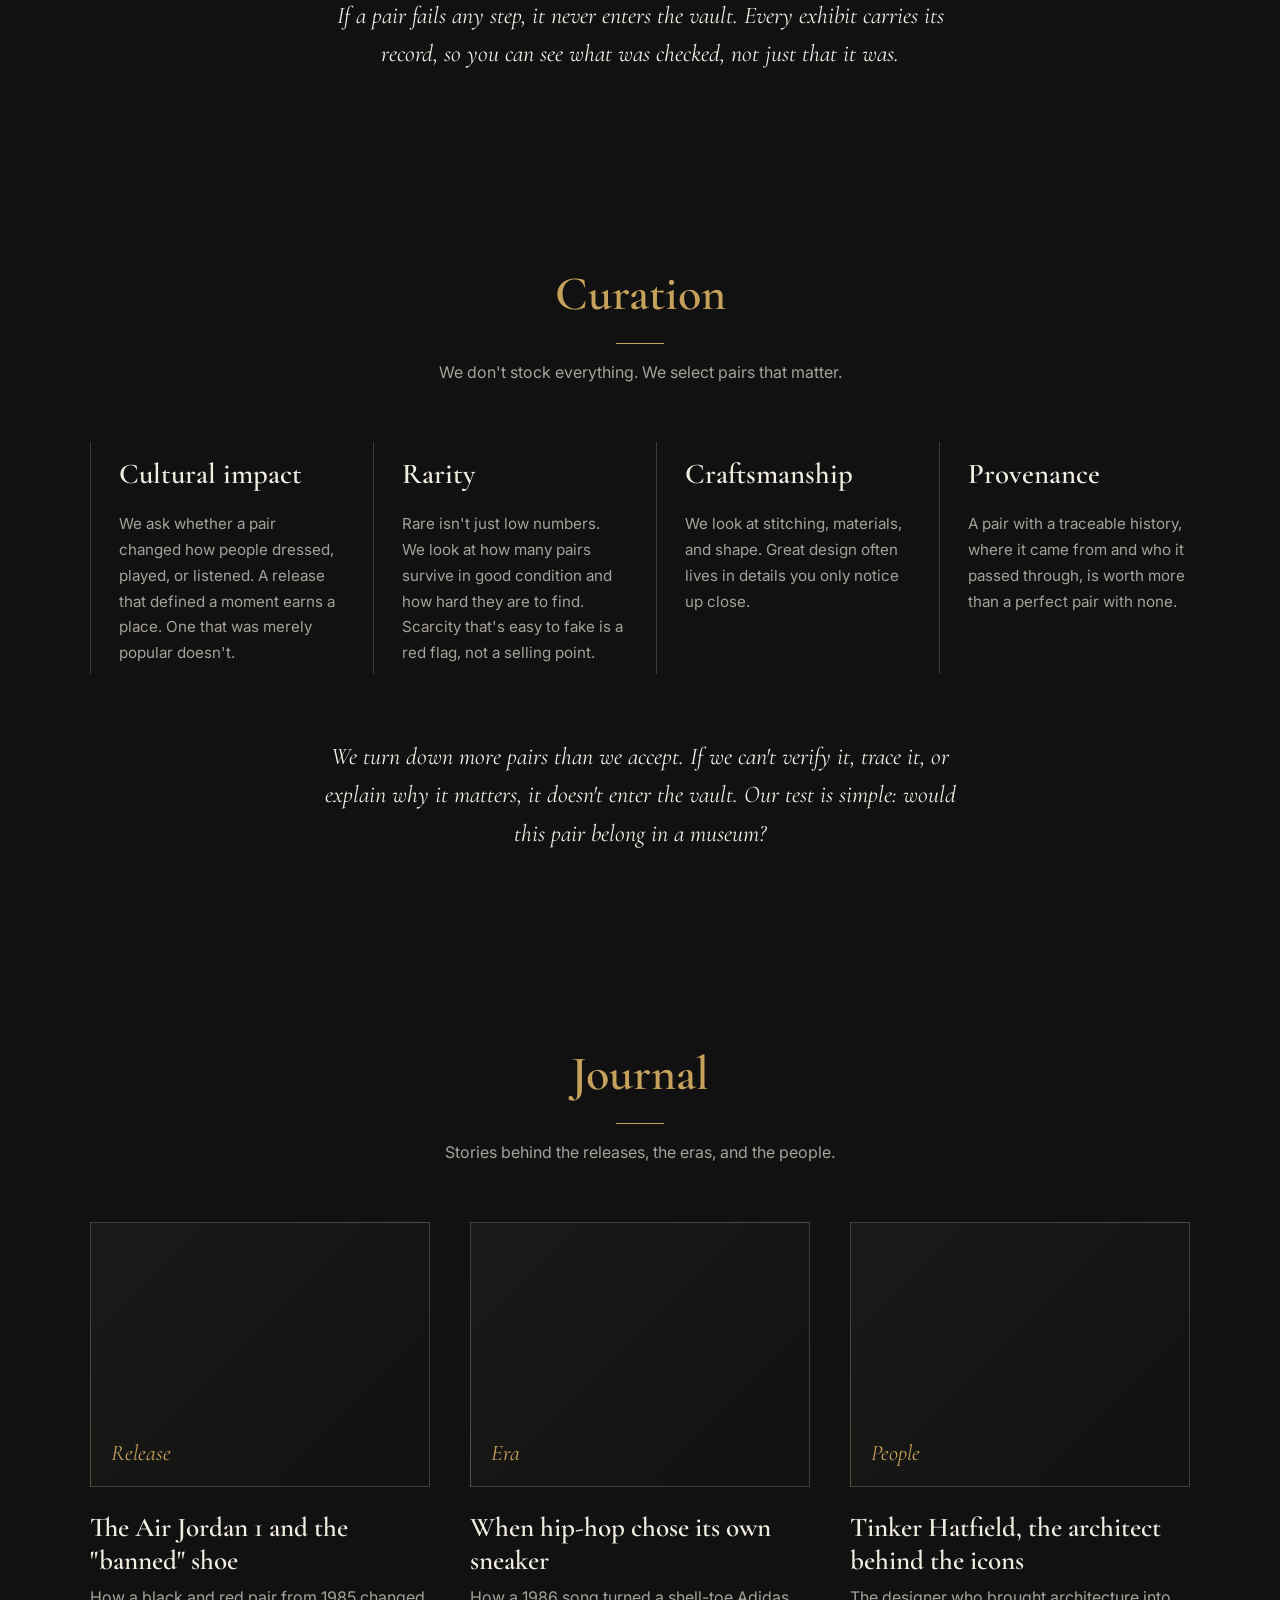
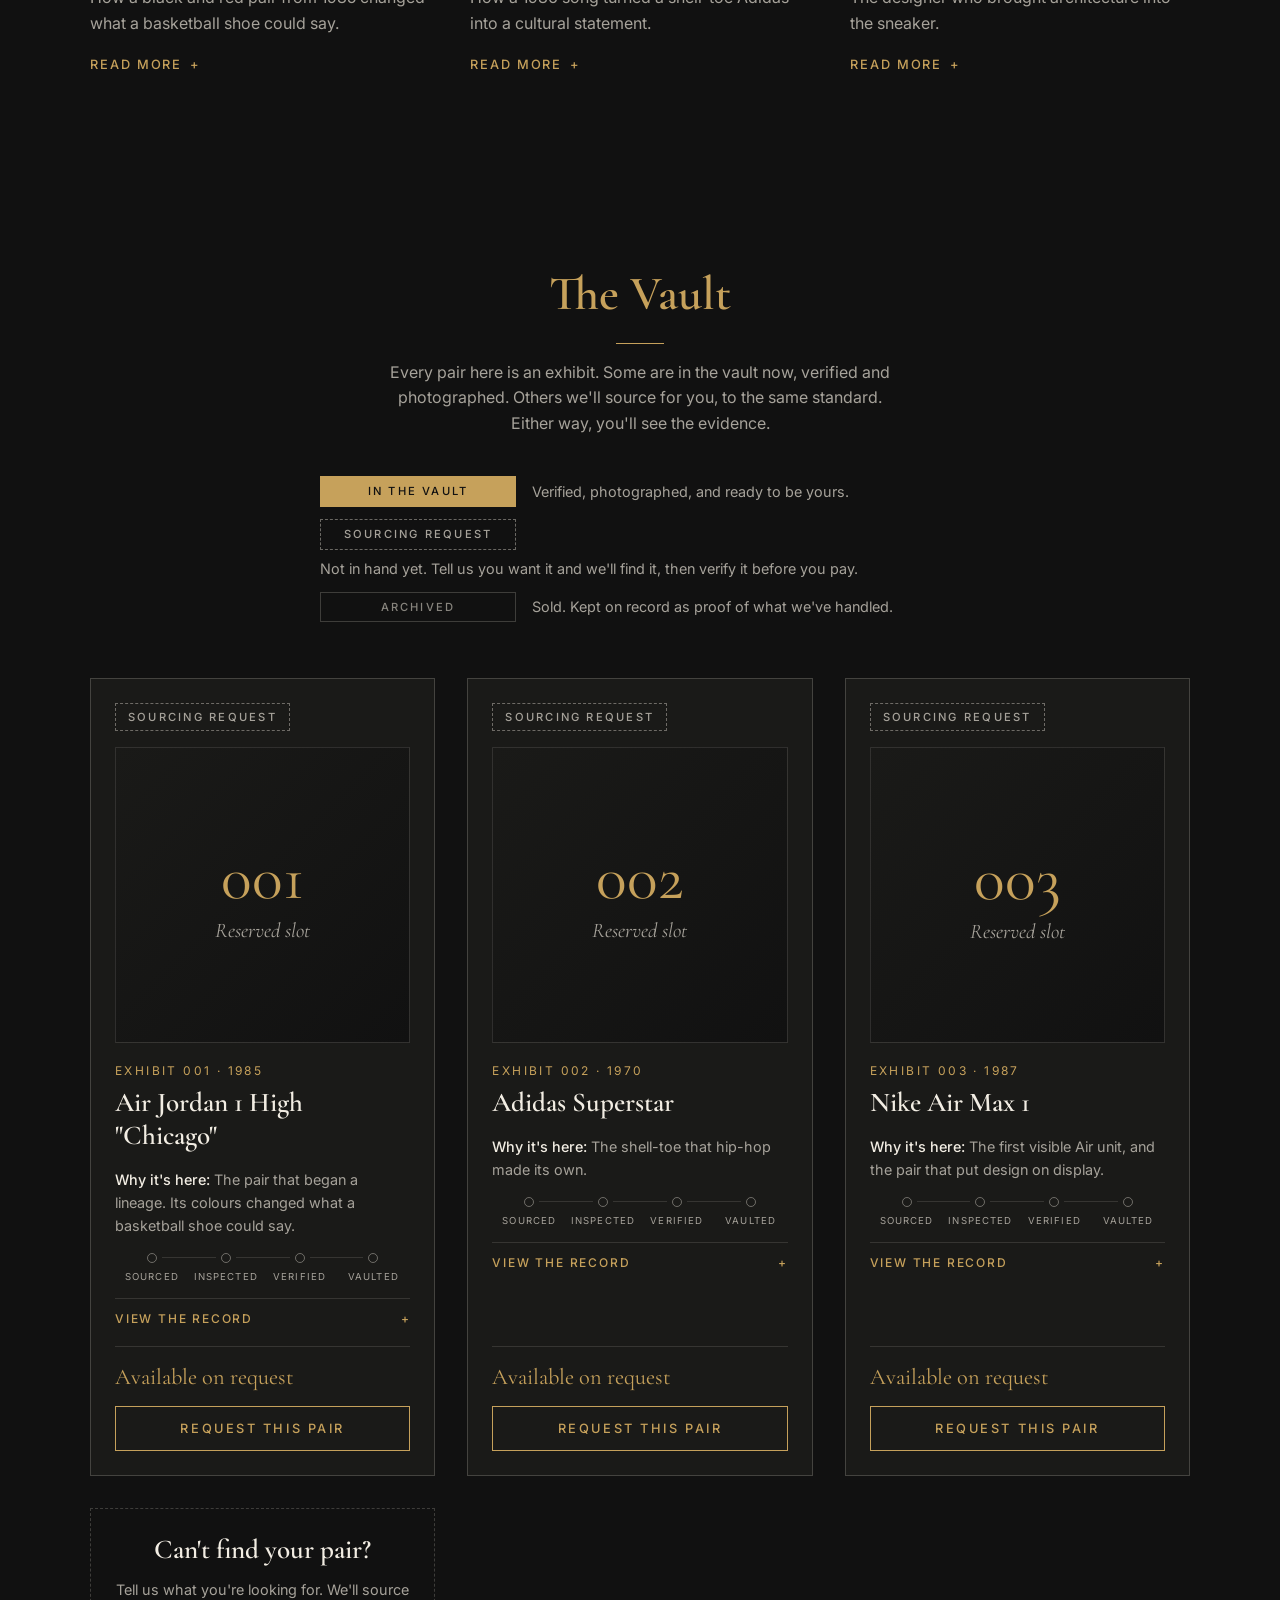
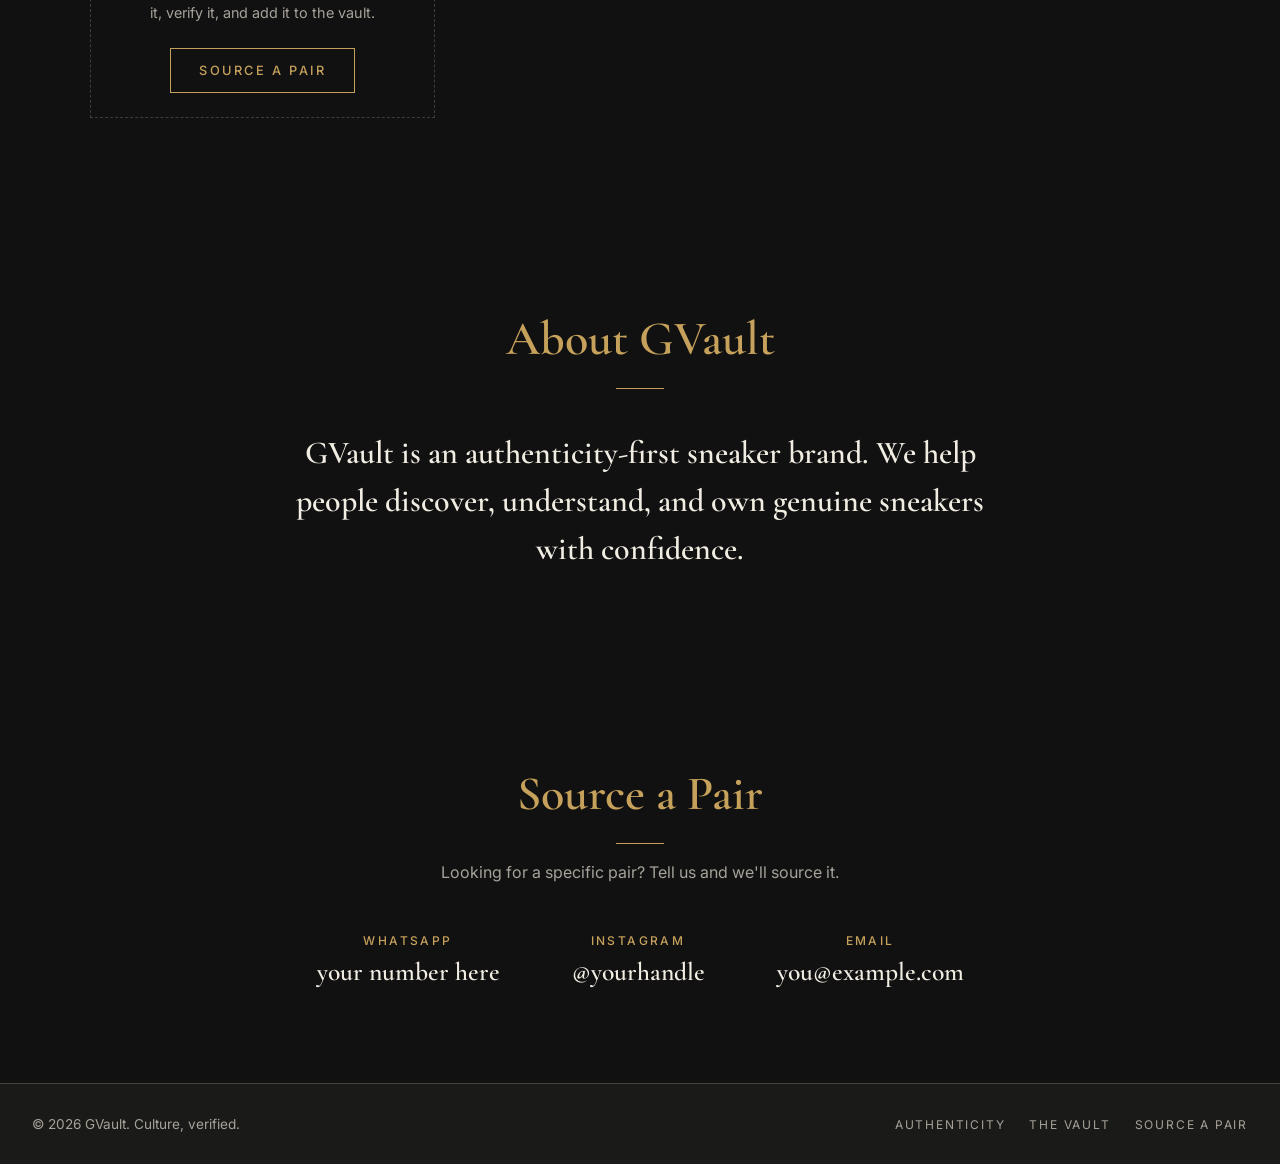
==== commit 6cc10c15: "Responsive: improve mobile layout" ====
--- a/index.html
+++ b/index.html
@@ -13,7 +13,7 @@
   <link href="https://fonts.googleapis.com/css2?family=Cormorant+Garamond:wght@600&family=Inter:wght@400;500&display=swap" rel="stylesheet">
 
   <!-- Our styles live in style.css (keep it in the same folder as this file) -->
-  <link rel="stylesheet" href="style.css?v=3">
+  <link rel="stylesheet" href="style.css">
 </head>
 
 <body>
--- a/style.css
+++ b/style.css
@@ -26,6 +26,8 @@
   padding: 24px 32px;
   border-bottom: 1px solid var(--line);
   display: flex;
+  flex-wrap: wrap;
+  gap: 16px 32px;
   justify-content: space-between;
   align-items: center;
 }
@@ -46,7 +48,8 @@
   margin: 0;
   padding: 0;
   display: flex;
-  gap: 32px;
+  flex-wrap: wrap;
+  gap: 12px 32px;
 }
 
 header nav a {
@@ -66,6 +69,18 @@
   border-bottom-color: var(--accent);
 }
 
+@media (max-width: 600px) {
+  header {
+    padding: 20px 24px;
+  }
+  .logo{
+    font-size: 1.6rem;
+    letter-spacing: 0.25em;
+  }
+  header nav ul{
+    gap:12px 24px;
+  }
+}
 /* ===== HERO SECTION ===== */
 #hero {
   padding: 0;
@@ -230,7 +245,7 @@
   list-style: none;
   counter-reset: step;
   display: grid;
-  grid-template-columns: repeat(auto-fit, minmax(220px, 1fr));
+  grid-template-columns: repeat(auto-fit, minmax(min(220px, 100%), 1fr));
   gap: 24px;
   margin: 56px 0 0;
   padding: 0;
@@ -335,7 +350,7 @@
   margin: 56px 0 0;
   padding: 0;
   display: grid;
-  grid-template-columns: repeat(auto-fit, minmax(240px, 1fr));
+  grid-template-columns: repeat(auto-fit, minmax(min(240px, 100%), 1fr));
   gap: 32px;
 }
 
@@ -378,7 +393,7 @@
 /* ===== JOURNAL (was Culture) ===== */
 .article-grid {
   display: grid;
-  grid-template-columns: repeat(auto-fit, minmax(280px, 1fr));
+  grid-template-columns: repeat(auto-fit, minmax(min(280px, 100%), 1fr));
   gap: 40px;
   margin-top: 56px;
   align-items: start;
@@ -442,7 +457,7 @@
 /* ===== THE VAULT (was The Archive) ===== */
 #exhibit-grid {
   display: grid;
-  grid-template-columns: repeat(auto-fill, minmax(280px, 1fr));
+  grid-template-columns: repeat(auto-fill, minmax(min(280px, 100%), 1fr));
   gap: 32px;
   margin-top: 56px;
 }
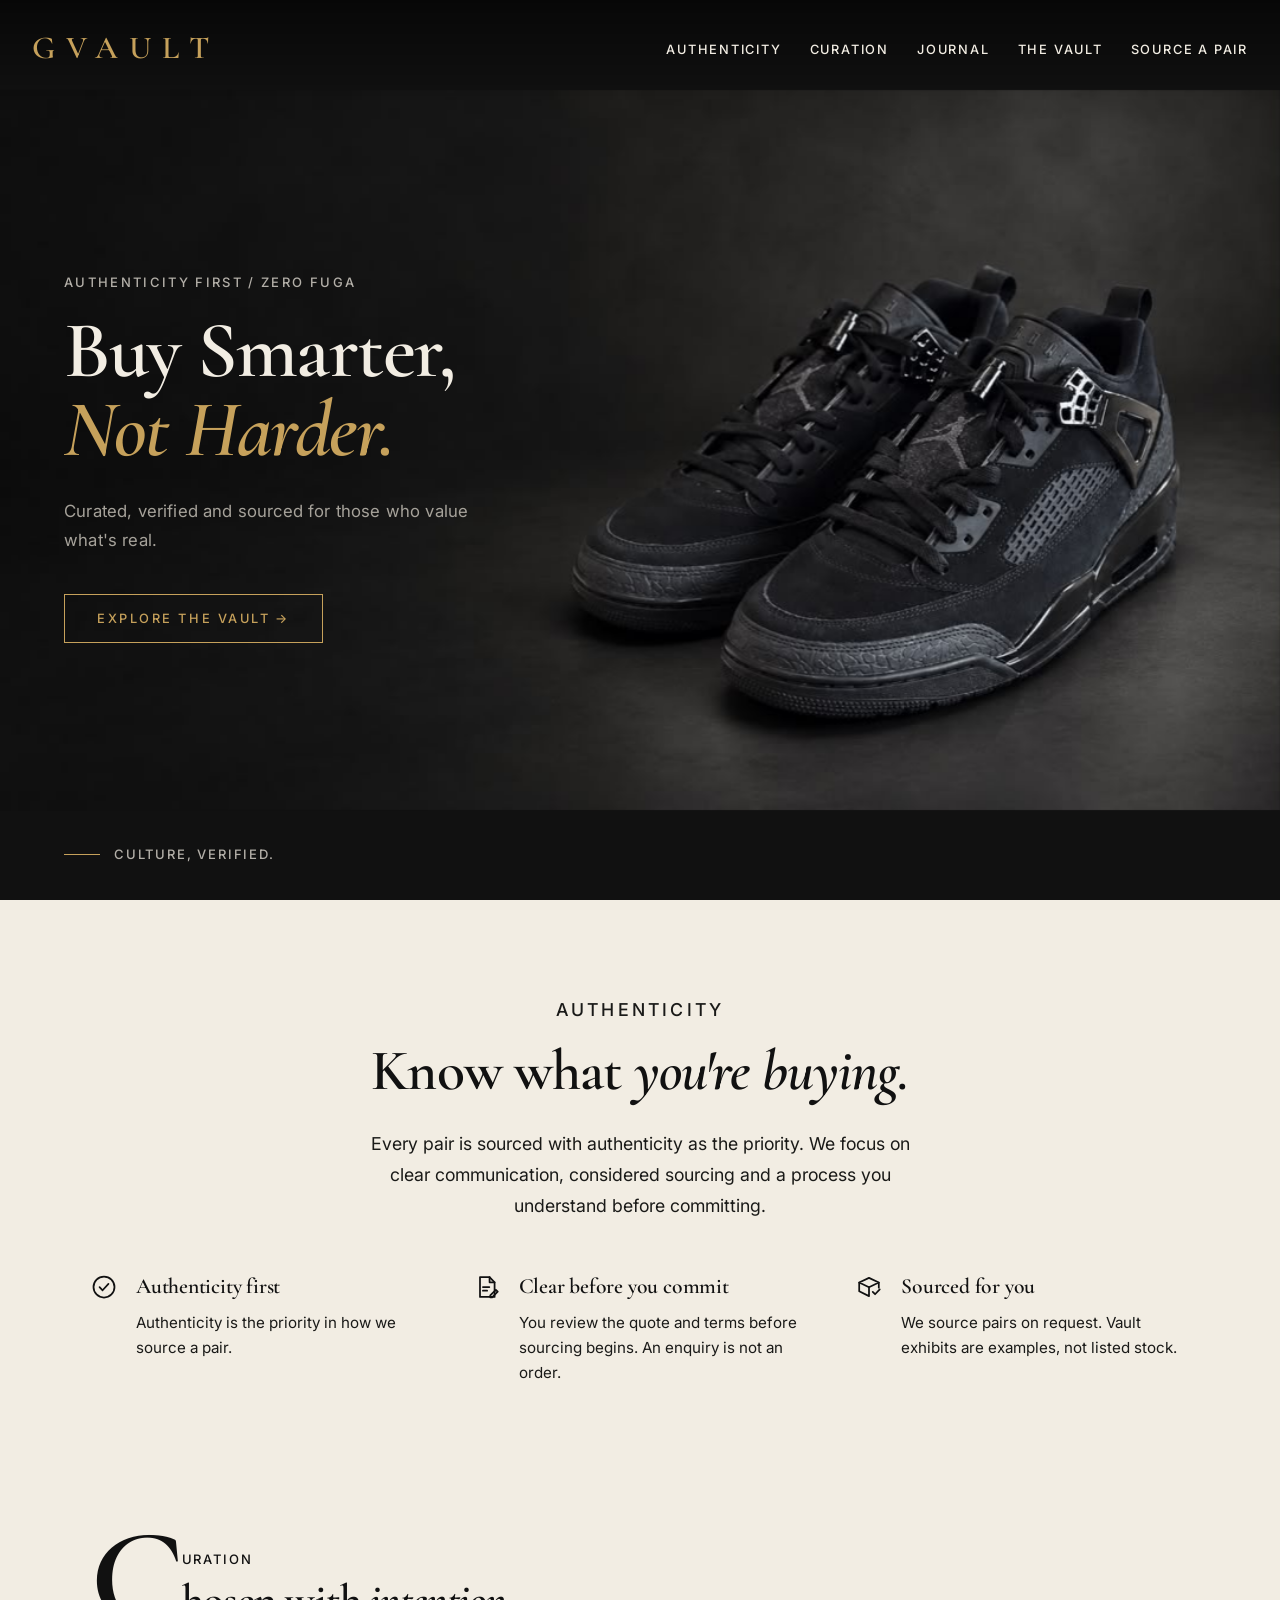
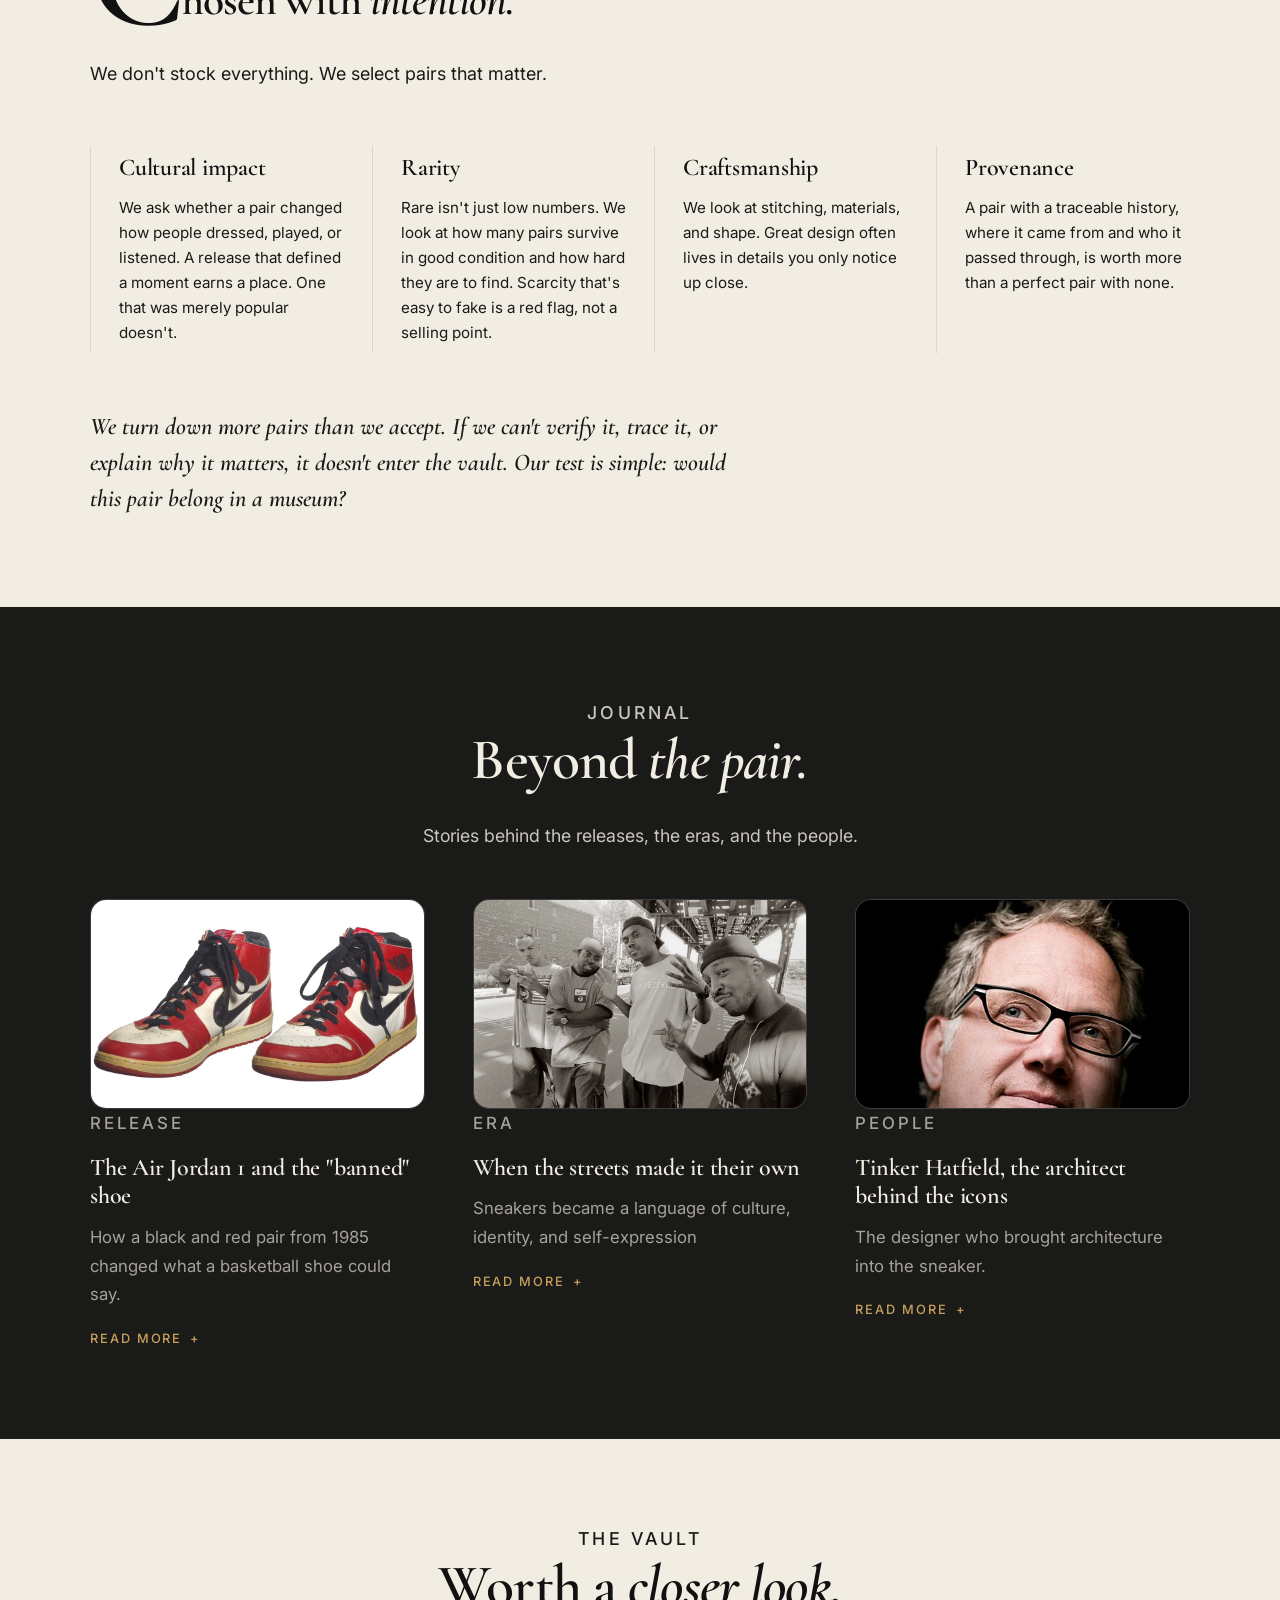
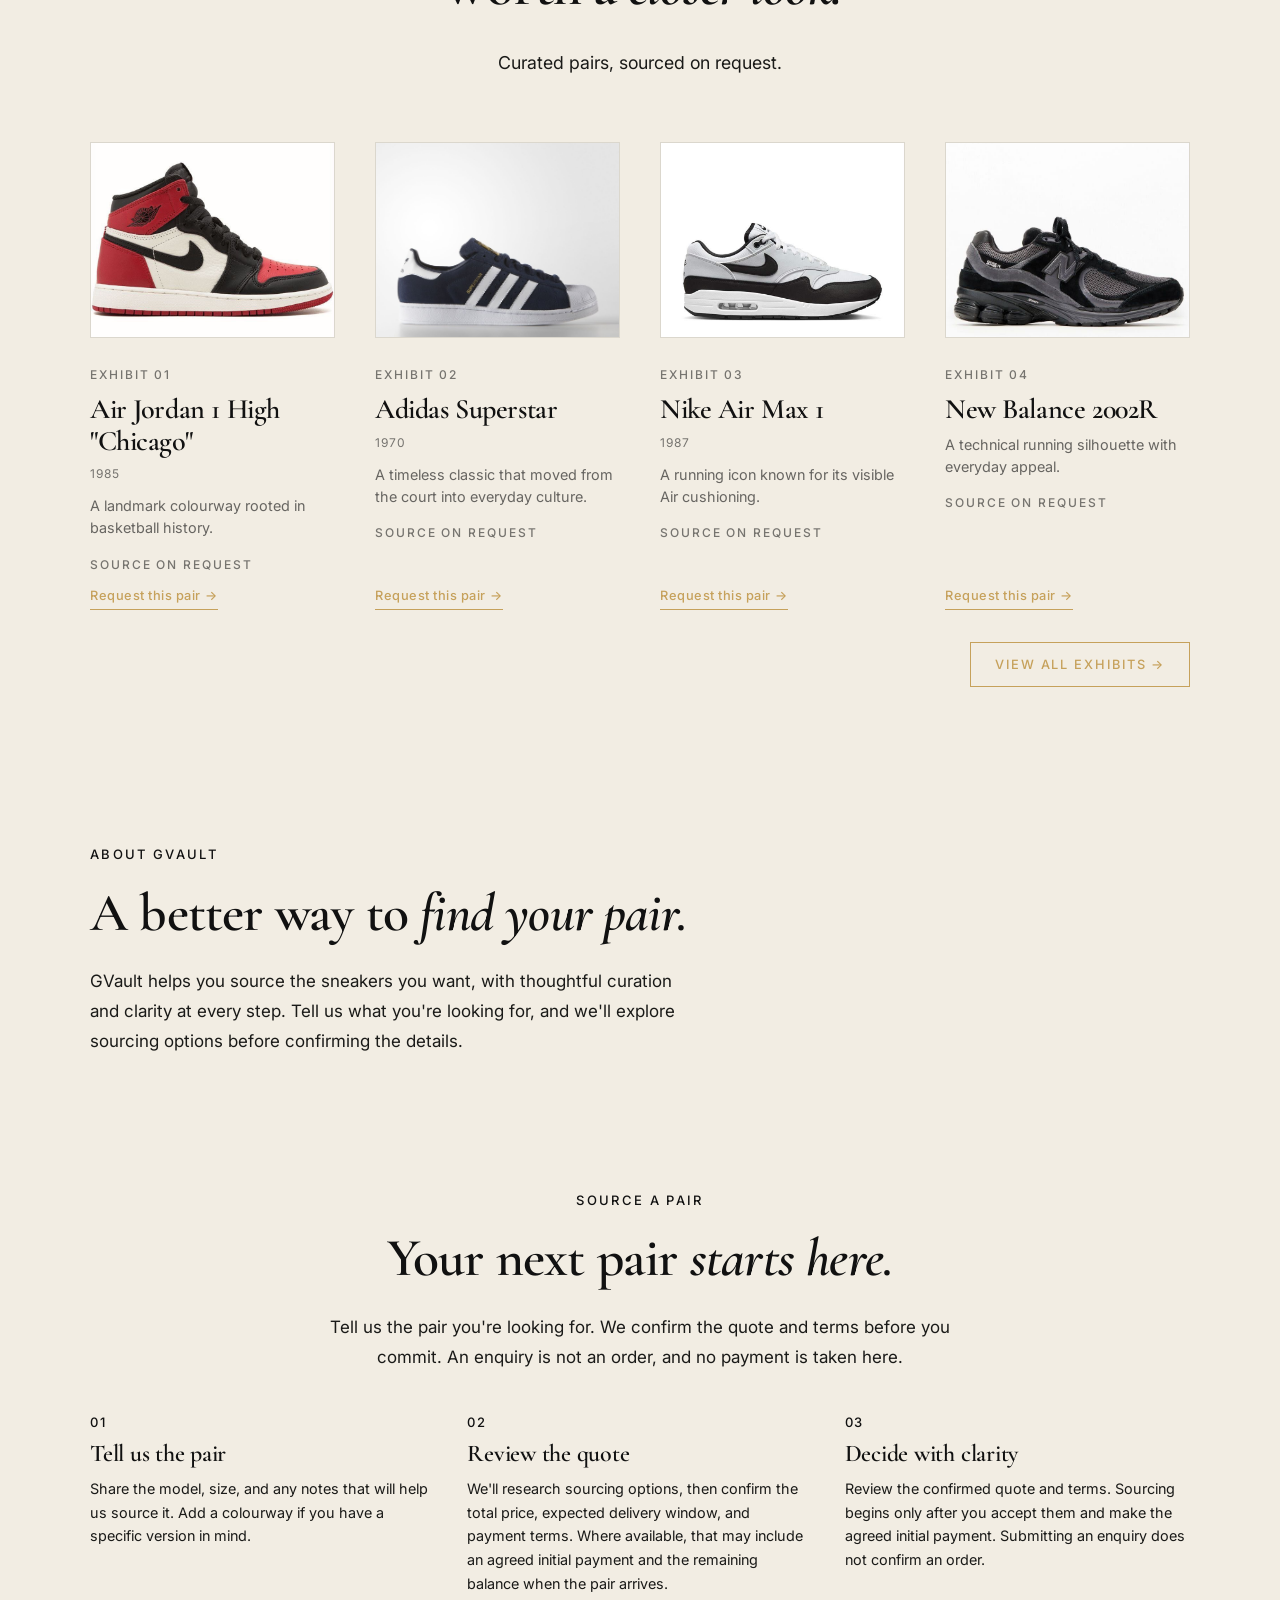
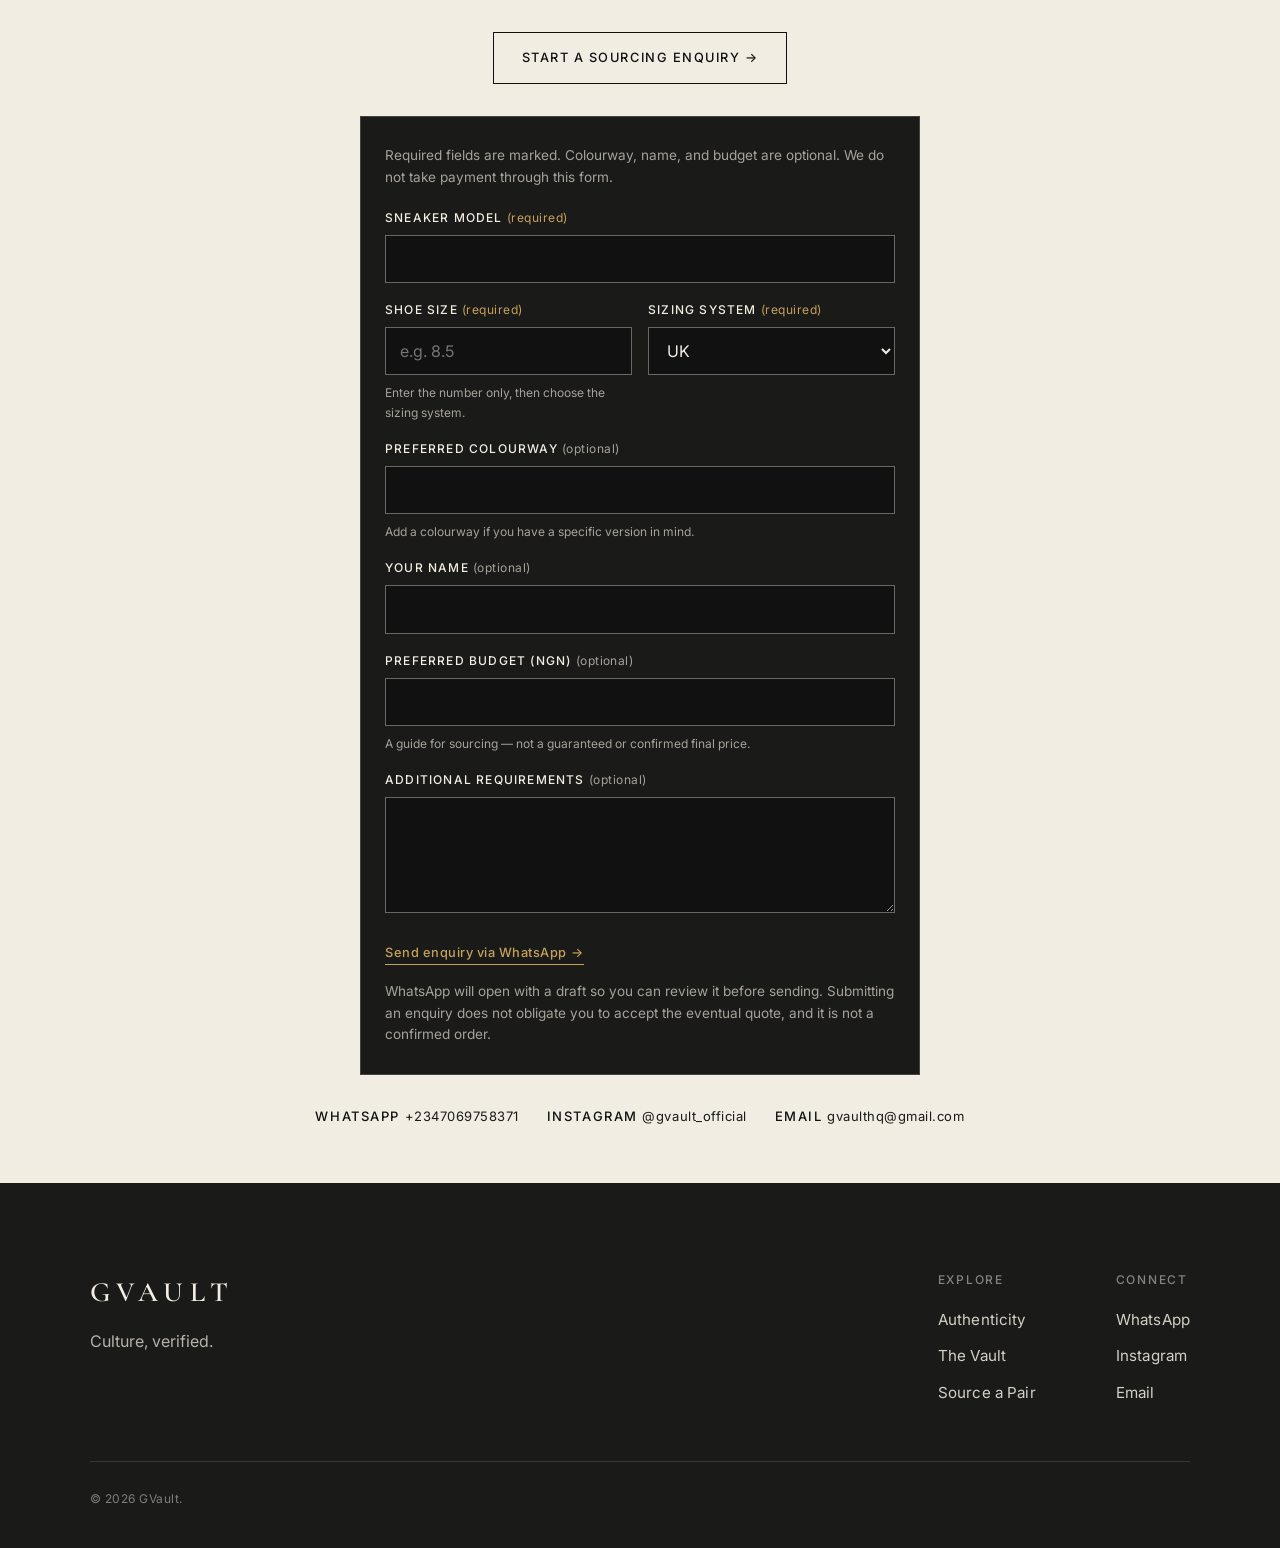
==== commit de16a5ba: "Save GVault website milestone" ====
--- a/index.html
+++ b/index.html
@@ -10,24 +10,34 @@
   <!-- Fonts from Google Fonts (needs an internet connection) -->
   <link rel="preconnect" href="https://fonts.googleapis.com">
   <link rel="preconnect" href="https://fonts.gstatic.com" crossorigin>
-  <link href="https://fonts.googleapis.com/css2?family=Cormorant+Garamond:wght@600&family=Inter:wght@400;500&display=swap" rel="stylesheet">
+  <link href="https://fonts.googleapis.com/css2?family=Cormorant+Garamond:ital,wght@0,600;1,600&family=Inter:wght@400;500&display=swap" rel="stylesheet">
 
   <!-- Our styles live in style.css (keep it in the same folder as this file) -->
-  <link rel="stylesheet" href="style.css">
+  <link rel="stylesheet" href="style.css?v=22">
+  <!-- defer waits until the HTML is ready, then runs script.js -->
+  <script src="script.js?v=8" defer></script>
 </head>
 
-<body>
+<body class="home">
+
+  <a class="skip-link" href="#main">Skip to content</a>
 
   <!-- ========== 1. HEADER ========== -->
   <header id="top">
     <a href="#top" class="logo">GVAULT</a>
 
-    <nav>
+    <input type="checkbox" id="nav-toggle" class="nav-toggle">
+    <label for="nav-toggle" class="nav-toggle-btn" aria-controls="site-nav" aria-expanded="false">
+      <span class="nav-toggle-open">Menu</span>
+      <span class="nav-toggle-close">Close</span>
+    </label>
+
+    <nav id="site-nav">
       <ul>
         <li><a href="#authenticity">Authenticity</a></li>
         <li><a href="#curation">Curation</a></li>
         <li><a href="#journal">Journal</a></li>
-        <li><a href="#vault">The Vault</a></li>
+        <li><a href="vault.html">The Vault</a></li>
         <li><a href="#source-a-pair">Source a Pair</a></li>
       </ul>
     </nav>
@@ -42,67 +52,85 @@
     -->
   </header>
 
-  <main>
+  <main id="main" tabindex="-1">
 
     <!-- ========== 2. HERO ========== -->
     <section id="hero">
-      <div class="hero-inner">
-
-        <div class="hero-copy">
-          <h1>Culture, verified.</h1>
-          <p>Every pair has a story. We prove it.</p>
-          <a href="#vault">Enter the Vault</a>
-        </div>
-
-        <!-- To use the real photograph later: change src to images/hero-sneaker.jpg
-             and rewrite the alt text to describe the pair. -->
-        <figure class="hero-figure">
-          <div class="hero-frame">
-            <img src="images/hero-placeholder.svg"
-                 alt="Placeholder for the hero sneaker photograph"
-                 width="1200" height="1500"
-                 fetchpriority="high">
-          </div>
-          <figcaption>Exhibit 001 — photograph to come</figcaption>
-        </figure>
-
-      </div>
+      <div class="hero-media">
+        <img src="images/hero.jpeg"
+             alt="Black Jordan Spizike sneakers on a stone plinth, photographed in low gallery light"
+             width="1080"
+             height="608"
+             fetchpriority="high">
+      </div>
+      <div class="hero-copy">
+        <p class="hero-eyebrow">Authenticity first / Zero Fuga</p>
+        <h1>Buy Smarter,<br><span class="hero-accent">Not Harder.</span></h1>
+        <p class="hero-lead">Curated, verified and sourced for those who value what's real.</p>
+        <a class="hero-cta" href="#vault">Explore the Vault</a>
+      </div>
+      <p class="hero-signature">Culture, verified.</p>
     </section>
 
     <!-- ========== 3. AUTHENTICITY (was The Standard) ========== -->
     <section id="authenticity">
-      <h2>Authenticity</h2>
-      <p>How every pair earns its place in the vault.</p>
-
-      <ol>
-        <li>
-          <h3>Source</h3>
-          <p>Pairs come only from trusted, traceable sources.</p>
-          <p class="step-detail"><strong>We check</strong> The seller's history, purchase records, and how the pair has been stored.</p>
-        </li>
-        <li>
-          <h3>Inspect</h3>
-          <p>Every pair is examined by hand, up close.</p>
-          <p class="step-detail"><strong>We check</strong> Stitching, materials, shape, tags, and box labels.</p>
-        </li>
-        <li>
-          <h3>Verify</h3>
-          <p>Each detail is compared against documented references.</p>
-          <p class="step-detail"><strong>We check</strong> Whether anything doesn't fit the pair's release, and we record what we find.</p>
-        </li>
-        <li>
-          <h3>Vault</h3>
-          <p>Verified pairs are photographed, catalogued, and sealed.</p>
-          <p class="step-detail"><strong>We record</strong> Detail photographs, the exhibit number, and the date it was verified.</p>
-        </li>
-      </ol>
-
-      <p class="standard-note">If a pair fails any step, it never enters the vault. Every exhibit carries its record, so you can see what was checked, not just that it was.</p>
+      <p class="section-label">Authenticity</p>
+      <h2>Know what <span class="headline-accent">you're buying.</span></h2>
+      <p>Every pair is sourced with authenticity as the priority. We focus on clear communication, considered sourcing and a process you understand before committing.</p>
+
+      <ul class="trust-points">
+        <li>
+          <svg class="trust-icon" viewBox="0 0 24 24" fill="none" stroke="currentColor" stroke-width="1.5" stroke-linecap="round" stroke-linejoin="round" aria-hidden="true" focusable="false">
+            <circle cx="12" cy="12" r="9"></circle>
+            <path d="M8.2 12.2 10.8 14.8 15.8 9.4"></path>
+          </svg>
+          <div class="trust-copy">
+            <h3>Authenticity first</h3>
+            <p>Authenticity is the priority in how we source a pair.</p>
+          </div>
+        </li>
+        <li>
+          <svg class="trust-icon" viewBox="0 0 24 24" fill="none" stroke="currentColor" stroke-width="1.5" stroke-linecap="round" stroke-linejoin="round" aria-hidden="true" focusable="false">
+            <path d="M6 3.5h8.2L18.5 8v12.5H6z"></path>
+            <path d="M14.2 3.5V8H18.5"></path>
+            <path d="M8.5 12h5.5M8.5 15.2h3.6"></path>
+            <path d="M14.8 19.2 19.6 14.4l1.6 1.6-4.8 4.8h-1.6z"></path>
+          </svg>
+          <div class="trust-copy">
+            <h3>Clear before you commit</h3>
+            <p>You review the quote and terms before sourcing begins. An enquiry is not an order.</p>
+          </div>
+        </li>
+        <li>
+          <svg class="trust-icon" viewBox="0 0 24 24" fill="none" stroke="currentColor" stroke-width="1.5" stroke-linecap="round" stroke-linejoin="round" aria-hidden="true" focusable="false">
+            <path d="M3.6 8.2 12 4.2l8.4 4-8.4 4z"></path>
+            <path d="M3.6 8.2v7.4L12 19.8v-7.6"></path>
+            <path d="M20.4 8.2v4.4"></path>
+            <path d="M15.2 16.2 17.2 18.2 21.2 14"></path>
+          </svg>
+          <div class="trust-copy">
+            <h3>Sourced for you</h3>
+            <p>We source pairs on request. Vault exhibits are examples, not listed stock.</p>
+          </div>
+        </li>
+      </ul>
     </section>
 
     <!-- ========== 4. CURATION ========== -->
     <section id="curation">
-      <h2>Curation</h2>
+      <div class="curation-lockup">
+        <span class="curation-initial" aria-hidden="true">C</span>
+        <div class="curation-lines">
+          <h2>
+            <span class="curation-sr">Curation</span>
+            <span class="curation-kicker" aria-hidden="true">uration</span>
+          </h2>
+          <p class="curation-sub">
+            <span class="curation-sr">Chosen with intention.</span>
+            <span aria-hidden="true">hosen with <span class="headline-accent">intention.</span></span>
+          </p>
+        </div>
+      </div>
       <p>We don't stock everything. We select pairs that matter.</p>
 
       <ul>
@@ -129,13 +157,17 @@
 
     <!-- ========== 5. JOURNAL (was Culture) ========== -->
     <section id="journal">
-      <h2>Journal</h2>
+      <p class="section-label">Journal</p>
+      <h2>Beyond <span class="headline-accent">the pair.</span></h2>
       <p>Stories behind the releases, the eras, and the people.</p>
 
       <div class="article-grid">
 
         <article>
-          <div class="article-visual">Release</div>
+          <div class="article-visual">
+            <img src="images/journal/Release.png" alt="A worn pair of original red, white, and black Air Jordan 1 High sneakers.">
+          </div>
+          <p class="article-category">Release</p>
           <h3>The Air Jordan 1 and the "banned" shoe</h3>
           <p>How a black and red pair from 1985 changed what a basketball shoe could say.</p>
           <details>
@@ -147,19 +179,26 @@
         </article>
 
         <article>
-          <div class="article-visual">Era</div>
-          <h3>When hip-hop chose its own sneaker</h3>
-          <p>How a 1986 song turned a shell-toe Adidas into a cultural statement.</p>
+          <div class="article-visual">
+            <img src="images/journal/Era.png" alt="Four men in 1990s streetwear posing on a city street under an elevated train.">
+          </div>
+          <p class="article-category">Era</p>
+          <h3>When the streets made it their own</h3>
+          <p>Sneakers became a language of culture, identity, and self-expression</p>
           <details>
             <summary>Read more</summary>
-            <p>In the mid-1980s, Run-DMC made the Adidas Superstar part of their look, worn without laces and with the tongues out. In 1986 they recorded "My Adidas", and the brand took notice.</p>
-            <p>The story often told is that Adidas representatives saw fans at a concert hold up their sneakers when the song played, then signed the group to one of the first major sneaker endorsements for people outside sport. Until then, sneakers were sold on performance. After it, they could be sold on identity.</p>
-            <p><strong>Why it matters to us:</strong> vintage pairs age in ways that are hard to fake, in their materials, glue, and soles. Wear that fits a pair's age is part of the evidence, and details that don't fit the era are a warning sign.</p>
+            <p>Sneakers have always been about more than what we wear. They reflect where we come from, what we listen to, and the communities we belong to.</p>
+            <p>From the streets of New York to cities around the world, music, sports, and street style transformed sneakers into cultural symbols. Each generation made them its own, turning footwear into a language of identity, self-expression, and belonging</p>
+            <p>Over time, certain pairs become more than products. They become part of movements, memories, and moments that shaaped popular culture</p>
+            <p><strong>Why it matters to us:</strong> At GVault, we believe understanding a sneaker's cultural significance makes owning it more meaningful. Knowing the actual story behind a pair helps us appreciate more than its design or resale value.</p>
           </details>
         </article>
 
         <article>
-          <div class="article-visual">People</div>
+          <div class="article-visual">
+            <img src="images/journal/People.png" alt="Portrait of sneaker designer Tinker Hatfield, wearing glasses against a dark background.">
+          </div>
+          <p class="article-category">People</p>
           <h3>Tinker Hatfield, the architect behind the icons</h3>
           <p>The designer who brought architecture into the sneaker.</p>
           <details>
@@ -175,123 +214,161 @@
 
     <!-- ========== 6. THE VAULT (was The Archive) ========== -->
     <section id="vault">
-      <h2>The Vault</h2>
-      <p>Every pair here is an exhibit. Some are in the vault now, verified and photographed. Others we'll source for you, to the same standard. Either way, you'll see the evidence.</p>
-
-      <div class="status-key">
-        <p><span class="status status-in-vault">IN THE VAULT</span> Verified, photographed, and ready to be yours.</p>
-        <p><span class="status status-sourcing">SOURCING REQUEST</span> Not in hand yet. Tell us you want it and we'll find it, then verify it before you pay.</p>
-        <p><span class="status status-archived">ARCHIVED</span> Sold. Kept on record as proof of what we've handled.</p>
-      </div>
-
-      <!-- Later, JavaScript will build these cards from a product list. -->
-      <div id="exhibit-grid">
+      <p class="section-label">The Vault</p>
+      <h2>Worth a <span class="headline-accent">closer look.</span></h2>
+      <p>Curated pairs, sourced on request.</p>
+
+      <div class="vault-row">
+      <div class="vault-track" role="region" aria-label="Vault exhibits" tabindex="0">
 
         <article class="exhibit">
-          <p class="status status-sourcing">SOURCING REQUEST</p>
-          <div class="exhibit-image"><span class="exhibit-image-number">001</span>Reserved slot</div>
-          <p class="exhibit-number">Exhibit 001 · 1985</p>
+          <div class="exhibit-image">
+            <img src="images/vault/air jordan 1.png" alt="Air Jordan 1 High Chicago sneakers" width="750" height="1000">
+          </div>
+          <p class="exhibit-number">Exhibit 01</p>
           <h3>Air Jordan 1 High "Chicago"</h3>
-          <p class="exhibit-why"><strong>Why it's here:</strong> The pair that began a lineage. Its colours changed what a basketball shoe could say.</p>
-
-          <ol class="progress" aria-label="Verification progress">
-            <li>Sourced</li>
-            <li>Inspected</li>
-            <li>Verified</li>
-            <li>Vaulted</li>
-          </ol>
-
-          <details class="exhibit-record">
-            <summary>View the record</summary>
-            <p class="exhibit-verification"><strong>What we'll verify:</strong> Shape and stance, stitching pattern, tag and label details, materials, and box label.</p>
-            <p class="exhibit-sizes"><strong>Sizes:</strong> Tell us yours and we'll source it.</p>
-          </details>
-
-          <p class="exhibit-price">Available on request</p>
-          <button>Request this pair</button>
+          <p class="exhibit-year">1985</p>
+          <p class="exhibit-why">A landmark colourway rooted in basketball history.</p>
+          <p class="status status-sourcing">Source on request</p>
+          <a class="exhibit-action" href="#source-enquiry" aria-label="Open Source a Pair to request Air Jordan 1 High Chicago">Request this pair</a>
         </article>
 
         <article class="exhibit">
-          <p class="status status-sourcing">SOURCING REQUEST</p>
-          <div class="exhibit-image"><span class="exhibit-image-number">002</span>Reserved slot</div>
-          <p class="exhibit-number">Exhibit 002 · 1970</p>
+          <div class="exhibit-image">
+            <img src="images/vault/adidas.png" alt="Adidas Superstar sneakers" width="1080" height="1080">
+          </div>
+          <p class="exhibit-number">Exhibit 02</p>
           <h3>Adidas Superstar</h3>
-          <p class="exhibit-why"><strong>Why it's here:</strong> The shell-toe that hip-hop made its own.</p>
-
-          <ol class="progress" aria-label="Verification progress">
-            <li>Sourced</li>
-            <li>Inspected</li>
-            <li>Verified</li>
-            <li>Vaulted</li>
-          </ol>
-
-          <details class="exhibit-record">
-            <summary>View the record</summary>
-            <p class="exhibit-verification"><strong>What we'll verify:</strong> Shell toe shape, three-stripe placement, tongue and heel labels, sole pattern, and box label.</p>
-            <p class="exhibit-sizes"><strong>Sizes:</strong> Tell us yours and we'll source it.</p>
-          </details>
-
-          <p class="exhibit-price">Available on request</p>
-          <button>Request this pair</button>
+          <p class="exhibit-year">1970</p>
+          <p class="exhibit-why">A timeless classic that moved from the court into everyday culture.</p>
+          <p class="status status-sourcing">Source on request</p>
+          <a class="exhibit-action" href="#source-enquiry" aria-label="Open Source a Pair to request Adidas Superstar">Request this pair</a>
         </article>
 
         <article class="exhibit">
-          <p class="status status-sourcing">SOURCING REQUEST</p>
-          <div class="exhibit-image"><span class="exhibit-image-number">003</span>Reserved slot</div>
-          <p class="exhibit-number">Exhibit 003 · 1987</p>
+          <div class="exhibit-image">
+            <img src="images/vault/air max.png" alt="Nike Air Max 1 sneakers" width="850" height="680">
+          </div>
+          <p class="exhibit-number">Exhibit 03</p>
           <h3>Nike Air Max 1</h3>
-          <p class="exhibit-why"><strong>Why it's here:</strong> The first visible Air unit, and the pair that put design on display.</p>
-
-          <ol class="progress" aria-label="Verification progress">
-            <li>Sourced</li>
-            <li>Inspected</li>
-            <li>Verified</li>
-            <li>Vaulted</li>
-          </ol>
-
-          <details class="exhibit-record">
-            <summary>View the record</summary>
-            <p class="exhibit-verification"><strong>What we'll verify:</strong> Window shape, midsole and Air unit, stitching, tags, and box label.</p>
-            <p class="exhibit-sizes"><strong>Sizes:</strong> Tell us yours and we'll source it.</p>
-          </details>
-
-          <p class="exhibit-price">Available on request</p>
-          <button>Request this pair</button>
-        </article>
-
-        <!-- The last card invites a request for a pair that isn't listed -->
-        <article class="exhibit exhibit-request">
-          <h3>Can't find your pair?</h3>
-          <p>Tell us what you're looking for. We'll source it, verify it, and add it to the vault.</p>
-          <a href="#source-a-pair">Source a Pair</a>
-        </article>
-
-        <!--
-          TEMPLATE FOR A PAIR THAT HAS ARRIVED (only use once you really hold the pair):
-          1. Change the badge to:  <p class="status status-in-vault">IN THE VAULT</p>
-          2. Add class "done" to the progress steps that are really complete:  <li class="done">Sourced</li>
-          3. Change "What we'll verify" to "Verification record" and write what you actually found.
-          4. Replace the price text and change the button to "Add to Vault".
-        -->
-
+          <p class="exhibit-year">1987</p>
+          <p class="exhibit-why">A running icon known for its visible Air cushioning.</p>
+          <p class="status status-sourcing">Source on request</p>
+          <a class="exhibit-action" href="#source-enquiry" aria-label="Open Source a Pair to request Nike Air Max 1">Request this pair</a>
+        </article>
+
+        <article class="exhibit">
+          <div class="exhibit-image">
+            <img src="images/vault/new balance.png" alt="New Balance 2002R sneakers" width="690" height="1070">
+          </div>
+          <p class="exhibit-number">Exhibit 04</p>
+          <h3>New Balance 2002R</h3>
+          <p class="exhibit-why">A technical running silhouette with everyday appeal.</p>
+          <p class="status status-sourcing">Source on request</p>
+          <a class="exhibit-action" href="#source-enquiry" aria-label="Open Source a Pair to request New Balance 2002R">Request this pair</a>
+        </article>
+
+      </div>
+
+      <p class="vault-explore"><a class="vault-explore-btn" href="vault.html">View All Exhibits</a></p>
       </div>
     </section>
 
     <!-- ========== 7. ABOUT ========== -->
     <section id="about">
-      <h2>About GVault</h2>
-      <p>GVault is an authenticity-first sneaker brand. We help people discover, understand, and own genuine sneakers with confidence.</p>
+      <p class="about-label">About GVault</p>
+      <h2>A better way to <span class="headline-accent">find your pair.</span></h2>
+      <p class="about-intro">GVault helps you source the sneakers you want, with thoughtful curation and clarity at every step. Tell us what you're looking for, and we'll explore sourcing options before confirming the details.</p>
     </section>
 
     <!-- ========== 8. SOURCE A PAIR (was Contact) ========== -->
     <section id="source-a-pair">
-      <h2>Source a Pair</h2>
-      <p>Looking for a specific pair? Tell us and we'll source it.</p>
-
-      <ul>
-        <li><span>WhatsApp</span>your number here</li>
-        <li><span>Instagram</span>@yourhandle</li>
-        <li><span>Email</span>you@example.com</li>
+      <p class="source-label">Source a Pair</p>
+      <h2>Your next pair <span class="headline-accent">starts here.</span></h2>
+      <p class="source-lead">Tell us the pair you're looking for. We confirm the quote and terms before you commit. An enquiry is not an order, and no payment is taken here.</p>
+      <ol class="source-steps">
+        <li>
+          <p class="source-step-num">01</p>
+          <h3>Tell us the pair</h3>
+          <p>Share the model, size, and any notes that will help us source it. Add a colourway if you have a specific version in mind.</p>
+        </li>
+        <li>
+          <p class="source-step-num">02</p>
+          <h3>Review the quote</h3>
+          <p>We'll research sourcing options, then confirm the total price, expected delivery window, and payment terms. Where available, that may include an agreed initial payment and the remaining balance when the pair arrives.</p>
+        </li>
+        <li>
+          <p class="source-step-num">03</p>
+          <h3>Decide with clarity</h3>
+          <p>Review the confirmed quote and terms. Sourcing begins only after you accept them and make the agreed initial payment. Submitting an enquiry does not confirm an order.</p>
+        </li>
+      </ol>
+
+      <p class="source-cta"><a id="start-enquiry" href="#source-enquiry">Start a sourcing enquiry</a></p>
+
+      <form id="source-enquiry" class="source-form" action="https://wa.me/2347069758371" method="get" novalidate>
+        <p class="source-form-intro">Required fields are marked. Colourway, name, and budget are optional. We do not take payment through this form.</p>
+
+        <div class="source-field">
+          <label for="enquiry-model">Sneaker model <span class="source-required">(required)</span></label>
+          <input id="enquiry-model" name="model" type="text" autocomplete="off" required maxlength="120" aria-required="true" aria-describedby="enquiry-prefill">
+          <p id="enquiry-prefill" class="source-hint" hidden>The model was filled from the Vault exhibit you requested. You can edit it before sending.</p>
+        </div>
+
+        <div class="source-field-row">
+          <div class="source-field">
+            <label for="enquiry-size">Shoe size <span class="source-required">(required)</span></label>
+            <input id="enquiry-size" name="size" type="text" inputmode="decimal" autocomplete="off" required maxlength="12" placeholder="e.g. 8.5" aria-required="true" aria-describedby="enquiry-size-hint">
+            <p id="enquiry-size-hint" class="source-hint">Enter the number only, then choose the sizing system.</p>
+          </div>
+          <div class="source-field">
+            <label for="enquiry-size-system">Sizing system <span class="source-required">(required)</span></label>
+            <select id="enquiry-size-system" name="size-system" required aria-required="true">
+              <option value="UK" selected>UK</option>
+              <option value="US">US</option>
+              <option value="EU">EU</option>
+            </select>
+          </div>
+        </div>
+
+        <div class="source-field">
+          <label for="enquiry-colourway">Preferred colourway <span class="source-optional">(optional)</span></label>
+          <input id="enquiry-colourway" name="colourway" type="text" autocomplete="off" maxlength="120" aria-describedby="enquiry-colourway-hint">
+          <p id="enquiry-colourway-hint" class="source-hint">Add a colourway if you have a specific version in mind.</p>
+        </div>
+
+        <div class="source-field">
+          <label for="enquiry-name">Your name <span class="source-optional">(optional)</span></label>
+          <input id="enquiry-name" name="name" type="text" autocomplete="name" maxlength="80">
+        </div>
+
+        <div class="source-field">
+          <label for="enquiry-budget">Preferred budget (NGN) <span class="source-optional">(optional)</span></label>
+          <input id="enquiry-budget" name="budget" type="text" inputmode="numeric" autocomplete="off" maxlength="20" aria-describedby="enquiry-budget-hint">
+          <p id="enquiry-budget-hint" class="source-hint">A guide for sourcing — not a guaranteed or confirmed final price.</p>
+        </div>
+
+        <div class="source-field">
+          <label for="enquiry-notes">Additional requirements <span class="source-optional">(optional)</span></label>
+          <textarea id="enquiry-notes" name="notes" rows="4" maxlength="500"></textarea>
+        </div>
+
+        <p id="enquiry-status" class="enquiry-status" role="status" aria-live="polite" hidden></p>
+
+        <button type="submit" class="source-submit">Send enquiry via WhatsApp</button>
+        <p class="source-form-note">WhatsApp will open with a draft so you can review it before sending. Submitting an enquiry does not obligate you to accept the eventual quote, and it is not a confirmed order.</p>
+
+        <div id="enquiry-fallback" class="enquiry-fallback" hidden>
+          <p>WhatsApp did not open in this browser. Use the link below, or copy the message and send it to +2347069758371.</p>
+          <p><a id="enquiry-fallback-link" href="https://wa.me/2347069758371" target="_blank" rel="noopener noreferrer">Open WhatsApp with this enquiry</a></p>
+          <label for="enquiry-fallback-copy">Enquiry message</label>
+          <textarea id="enquiry-fallback-copy" rows="10" readonly></textarea>
+        </div>
+      </form>
+      <ul class="source-contacts" id="source-contacts">
+        <li><a href="https://wa.me/2347069758371" target="_blank" rel="noopener noreferrer">WhatsApp <span>+2347069758371</span></a></li>
+        <li><a href="https://www.instagram.com/gvault_official/" target="_blank" rel="noopener noreferrer">Instagram <span>@gvault_official</span></a></li>
+        <li><a href="mailto:gvaulthq@gmail.com">Email <span>gvaulthq@gmail.com</span></a></li>
       </ul>
     </section>
 
@@ -299,12 +376,31 @@
 
   <!-- ========== 9. FOOTER ========== -->
   <footer>
-    <p>&copy; 2026 GVault. Culture, verified.</p>
-    <nav>
-      <a href="#authenticity">Authenticity</a>
-      <a href="#vault">The Vault</a>
-      <a href="#source-a-pair">Source a Pair</a>
-    </nav>
+    <div class="footer-main">
+      <div class="footer-brand">
+        <a href="#top" class="footer-logo">GVAULT</a>
+        <p class="footer-tagline">Culture, verified.</p>
+      </div>
+      <div class="footer-groups">
+        <nav class="footer-nav" aria-labelledby="footer-explore-heading">
+          <p class="footer-heading" id="footer-explore-heading">Explore</p>
+          <ul>
+            <li><a href="#authenticity">Authenticity</a></li>
+            <li><a href="vault.html">The Vault</a></li>
+            <li><a href="#source-a-pair">Source a Pair</a></li>
+          </ul>
+        </nav>
+        <nav class="footer-nav" aria-labelledby="footer-connect-heading">
+          <p class="footer-heading" id="footer-connect-heading">Connect</p>
+          <ul>
+            <li><a href="https://wa.me/2347069758371" target="_blank" rel="noopener noreferrer">WhatsApp</a></li>
+            <li><a href="https://www.instagram.com/gvault_official/" target="_blank" rel="noopener noreferrer">Instagram</a></li>
+            <li><a href="mailto:gvaulthq@gmail.com">Email</a></li>
+          </ul>
+        </nav>
+      </div>
+    </div>
+    <p class="footer-copy">&copy; 2026 GVault.</p>
   </footer>
 
 </body>
--- a/style.css
+++ b/style.css
@@ -15,18 +15,53 @@
 /* ===== BASE: applies to the whole page ===== */
 body {
   margin: 0;
+  background: var(--ivory);
+  color: var(--ink);
+  font-family: 'Inter', sans-serif;
+  font-size: 1rem;
+  font-weight: 400;
+  line-height: 1.5;
+  -webkit-font-smoothing: antialiased;
+  -moz-osx-font-smoothing: grayscale;
+}
+
+.skip-link {
+  position: absolute;
+  left: 16px;
+  top: 8px;
+  z-index: 40;
+  padding: 8px 16px;
   background: var(--ink);
   color: var(--ivory);
-  font-family: 'Inter', sans-serif;
+  border: 1px solid var(--accent);
+  font-size: 0.8rem;
+  font-weight: 500;
+  letter-spacing: 0.08em;
+  text-decoration: none;
+  transform: translateY(-160%);
+}
+
+.skip-link:focus,
+.skip-link:focus-visible {
+  transform: none;
+  outline: 2px solid var(--accent);
+  outline-offset: 3px;
+}
+
+#main:focus,
+#main:focus-visible {
+  outline: 2px solid var(--accent);
+  outline-offset: 3px;
 }
 
 /* ===== HEADER ===== */
 header {
-  background: var(--ink-raised);
+  position: relative;
+  background: var(--ivory);
   padding: 24px 32px;
   border-bottom: 1px solid var(--line);
   display: flex;
-  flex-wrap: wrap;
+  flex-wrap: nowrap;
   gap: 16px 32px;
   justify-content: space-between;
   align-items: center;
@@ -43,30 +78,130 @@
 }
 
 /* ===== NAV BAR (header only, so the footer nav is untouched) ===== */
+.nav-toggle {
+  position: absolute;
+  width: 1px;
+  height: 1px;
+  padding: 0;
+  margin: -1px;
+  overflow: hidden;
+  clip: rect(0, 0, 0, 0);
+  white-space: nowrap;
+  border: 0;
+}
+
+.nav-toggle-btn {
+  display: none;
+  cursor: pointer;
+  color: var(--ink);
+  font-size: 0.75rem;
+  font-weight: 500;
+  letter-spacing: 0.14em;
+  text-transform: uppercase;
+  padding: 8px 0;
+}
+
+.nav-toggle-btn:focus-visible {
+  outline: 2px solid var(--accent);
+  outline-offset: 3px;
+}
+
+.nav-toggle-close {
+  display: none;
+}
+
 header nav ul {
   list-style: none;
   margin: 0;
   padding: 0;
   display: flex;
-  flex-wrap: wrap;
-  gap: 12px 32px;
+  flex-wrap: nowrap;
+  gap: 12px 28px;
 }
 
 header nav a {
-  color: var(--ivory);
+  color: var(--ink);
   text-decoration: none;
   font-size: 0.8rem;
   font-weight: 500;
-  letter-spacing: 0.15em;
+  letter-spacing: 0.14em;
   text-transform: uppercase;
   padding-bottom: 6px;
   border-bottom: 1px solid transparent;
   transition: color 0.2s, border-color 0.2s;
 }
 
-header nav a:hover {
-  color: var(--accent);
+header nav a:hover,
+header nav a[aria-current="page"] {
+  color: var(--ink);
   border-bottom-color: var(--accent);
+}
+
+header a:focus-visible,
+footer a:focus-visible {
+  outline: 2px solid var(--accent);
+  outline-offset: 3px;
+}
+
+@media (max-width: 899px) {
+  header {
+    flex-wrap: nowrap;
+  }
+
+  .nav-toggle-btn {
+    display: inline-flex;
+    z-index: 22;
+  }
+
+  .nav-toggle:checked + .nav-toggle-btn .nav-toggle-open {
+    display: none;
+  }
+
+  .nav-toggle:checked + .nav-toggle-btn .nav-toggle-close {
+    display: inline;
+  }
+
+  header nav {
+    display: none;
+    position: absolute;
+    top: 100%;
+    left: 0;
+    right: 0;
+    z-index: 21;
+    background: var(--ink);
+    border-bottom: 1px solid var(--line);
+  }
+
+  .nav-toggle:checked ~ nav {
+    display: block;
+  }
+
+  header nav ul {
+    flex-direction: column;
+    flex-wrap: nowrap;
+    gap: 4px;
+    padding: 12px 24px 28px;
+  }
+
+  header nav a {
+    display: inline-block;
+    padding: 10px 0;
+    color: var(--ivory);
+  }
+
+  header nav a:hover,
+  header nav a[aria-current="page"] {
+    color: var(--accent);
+    border-bottom-color: var(--accent);
+  }
+
+  body:has(.nav-toggle:checked) {
+    overflow: hidden;
+  }
+
+  body.home header:has(.nav-toggle:checked) {
+    background: var(--ink);
+  }
 }
 
 @media (max-width: 600px) {
@@ -77,37 +212,121 @@
     font-size: 1.6rem;
     letter-spacing: 0.25em;
   }
-  header nav ul{
-    gap:12px 24px;
-  }
-}
+}
+
+body.home header {
+  position: absolute;
+  top: 0;
+  left: 0;
+  right: 0;
+  z-index: 20;
+  background: linear-gradient(to bottom, rgb(0 0 0 / 0.55) 0%, rgb(0 0 0 / 0) 100%);
+  border-bottom: none;
+}
+
+body.home .nav-toggle-btn {
+  color: var(--ivory);
+}
+
+body.home header nav a {
+  color: var(--ivory);
+}
+
+body.home header nav a:hover,
+body.home header nav a[aria-current="page"] {
+  color: var(--accent);
+  border-bottom-color: var(--accent);
+}
+
 /* ===== HERO SECTION ===== */
 #hero {
+  position: relative;
+  isolation: isolate;
+  overflow: hidden;
+  box-sizing: border-box;
+  min-height: 100svh;
   padding: 0;
   text-align: left;
-  container-type: inline-size;
-  background: radial-gradient(ellipse at center, var(--ink-raised) 0%, var(--ink) 70%);
+  color: var(--ivory);
+  background: var(--ink);
+}
+
+.hero-media {
+  position: absolute;
+  inset: 0;
+  z-index: 0;
+  pointer-events: none;
+}
+
+.hero-media img {
+  display: block;
+  position: absolute;
+  inset: 0;
+  width: 100%;
+  height: 100%;
+  object-fit: contain;
+  object-position: right center;
+  animation: hero-image-enter 1s ease-out both;
+}
+
+.hero-copy {
+  position: relative;
+  z-index: 2;
+  box-sizing: border-box;
+  display: flex;
+  flex-direction: column;
+  justify-content: center;
+  min-height: 100svh;
+  width: min(36rem, 44%);
+  padding: 7.5rem 32px 6.5rem;
+  padding-left: max(48px, 5vw);
+  background: none;
+  animation: hero-copy-enter 0.9s ease-out both;
+}
+
+.hero-eyebrow {
+  margin: 0 0 20px;
+  font-size: 0.8125rem;
+  font-weight: 500;
+  letter-spacing: 0.18em;
+  text-transform: uppercase;
+  color: rgb(242 237 227 / 0.72);
 }
 
 #hero h1 {
   font-family: 'Cormorant Garamond', serif;
-  font-size: clamp(3rem, 8vw, 6rem);
+  font-size: clamp(2.6rem, 5.2vw + 0.85rem, 5.35rem);
   font-weight: 600;
-  line-height: 1.05;
-  letter-spacing: 0.02em;
+  line-height: 0.98;
+  letter-spacing: -0.02em;
   color: var(--ivory);
-  margin: 0 0 16px;
-}
-
-#hero p {
-  font-size: 1.1rem;
-  letter-spacing: 0.05em;
+  max-width: 100%;
+  margin: 0 0 28px;
+}
+
+.hero-accent {
+  font-style: italic;
+  color: var(--accent);
+}
+
+.headline-accent {
+  font-style: italic;
+}
+
+.hero-lead {
+  font-size: 1.05rem;
+  line-height: 1.7;
+  letter-spacing: 0.01em;
   color: var(--gray);
-  max-width: 480px;
+  max-width: 26rem;
   margin: 0 0 40px;
 }
 
-#hero a {
+.hero-cta {
+  display: inline-flex;
+  align-items: center;
+  align-self: flex-start;
+  gap: 0.35em;
   border: 1px solid var(--accent);
   color: var(--accent);
   padding: 14px 32px;
@@ -116,259 +335,420 @@
   font-weight: 500;
   letter-spacing: 0.2em;
   text-transform: uppercase;
+  white-space: nowrap;
   transition: background 0.2s, color 0.2s;
 }
 
-#hero a:hover {
+.hero-cta::after {
+  content: "\2192";
+}
+
+.hero-cta:hover {
   background: var(--accent);
   color: var(--ink);
 }
 
-/* ----- Hero: the wall, the baseline, and the plaque ----- */
-
-.hero-inner {
-  display: grid;
-}
-
-.hero-figure {
-  order: -1;
-  position: relative;
+.hero-cta:focus-visible {
+  outline: 2px solid var(--accent);
+  outline-offset: 3px;
+}
+
+.hero-signature {
+  position: absolute;
+  left: max(48px, 5vw);
+  bottom: 36px;
+  z-index: 2;
+  display: flex;
+  align-items: center;
+  gap: 14px;
   margin: 0;
-}
-
-.hero-frame {
-  height: 52vh;
-  min-height: 320px;
-  overflow: hidden;
-}
-
-.hero-frame img {
-  display: block;
-  width: 100%;
-  height: 100%;
-  object-fit: cover;
-  object-position: 50% 72%;
-  animation: hero-image-enter 1.2s ease-out both;
-}
-
-.hero-figure figcaption {
-  position: absolute;
-  left: 0;
-  bottom: 0;
-  padding: 12px 16px;
-  background: var(--ink);
-  border: 1px solid var(--line);
-  font-size: 0.7rem;
-  letter-spacing: 0.2em;
-  text-transform: uppercase;
-  color: var(--gray);
-}
-
-.hero-copy {
-  padding: 48px 24px 72px;
+  font-size: 0.8125rem;
+  font-weight: 500;
+  letter-spacing: 0.14em;
+  text-transform: uppercase;
+  color: rgb(242 237 227 / 0.72);
+}
+
+.hero-signature::before {
+  content: "";
+  width: 36px;
+  height: 1px;
+  background: var(--accent);
+  flex-shrink: 0;
 }
 
 @keyframes hero-image-enter {
-  from { opacity: 0; transform: scale(1.04); }
-  to   { opacity: 1; transform: scale(1); }
-}
-
-@media (min-width: 900px) {
-  .hero-inner {
-    grid-template-columns: minmax(0, 1fr) minmax(0, 1fr);
-    min-height: min(88vh, 860px);
-  }
-  .hero-figure {
-    order: 0;
-  }
-  .hero-frame {
-    height: 100%;
-    min-height: 0;
-  }
+  from { opacity: 0; }
+  to   { opacity: 1; }
+}
+
+@keyframes hero-copy-enter {
+  from { opacity: 0; transform: translateY(12px); }
+  to   { opacity: 1; transform: translateY(0); }
+}
+
+@media (max-width: 899px) {
+  .hero-media img {
+    object-fit: cover;
+    object-position: 78% 48%;
+  }
+
   .hero-copy {
-    align-self: end;
-    padding: 0 64px 72px;
-    padding-left: max(24px, calc((100vw - 1100px) / 2));
-    padding-left: max(24px, calc((100cqw - 1100px) / 2));
-  }
-  .hero-figure figcaption {
-    left: -40px;
-    bottom: 72px;
+    width: auto;
+    justify-content: flex-end;
+    padding: 7rem 24px 7.25rem;
+  }
+
+  .hero-signature {
+    left: 24px;
+    bottom: 28px;
   }
 }
 
 @media (prefers-reduced-motion: reduce) {
-  .hero-frame img {
+  html {
+    scroll-behavior: auto;
+  }
+
+  .hero-media img,
+  .hero-copy {
     animation: none;
+  }
+
+  .skip-link {
+    transform: none;
+    position: static;
+    display: inline-block;
+    margin: 8px 16px 0;
+  }
+
+  #authenticity li,
+  #authenticity .trust-icon,
+  .exhibit-image,
+  .article-visual,
+  header nav a,
+  .hero-cta,
+  .exhibit-action,
+  .vault-explore a,
+  a.vault-explore-btn,
+  .source-cta a {
+    transition: none;
   }
 }
 
 /* ===== SHARED STYLES FOR EVERY SECTION BELOW THE HERO ===== */
 html {
   scroll-behavior: smooth;
+  overflow-x: clip;
 }
 
 main section:not(#hero) {
   max-width: 1100px;
   margin: 0 auto;
-  padding: 96px 24px;
+  padding: 108px 24px;
+  scroll-margin-top: 5.5rem;
+}
+
+.section-label,
+main section#about > p.about-label,
+main section#source-a-pair > p.source-label {
+  margin: 0 0 16px;
+  font-family: 'Inter', sans-serif;
+  font-size: 0.8125rem;
+  font-weight: 500;
+  letter-spacing: 0.18em;
+  text-transform: uppercase;
+  color: var(--ink);
+  text-align: center;
 }
 
 main section:not(#hero) > h2 {
   font-family: 'Cormorant Garamond', serif;
-  font-size: clamp(2rem, 4vw, 3rem);
+  font-size: clamp(2.35rem, 4.5vw, 3.75rem);
   font-weight: 600;
-  color: var(--accent);
+  line-height: 1.12;
+  letter-spacing: -0.015em;
+  color: var(--ink);
   text-align: center;
-  margin: 0 0 16px;
+  margin: 0 0 28px;
 }
 
 main section:not(#hero) > h2::after {
-  content: "";
-  display: block;
-  width: 48px;
-  height: 1px;
-  background: var(--accent);
-  margin: 20px auto 0;
+  display: none;
 }
 
 main section:not(#hero) > p {
   text-align: center;
-  color: var(--gray);
-  max-width: 520px;
+  color: var(--ink-raised);
+  max-width: 36rem;
   margin: 0 auto;
-  line-height: 1.6;
+  font-size: clamp(1.02rem, 0.2vw + 0.95rem, 1.125rem);
+  line-height: 1.75;
+}
+
+@media (max-width: 639px) {
+  #hero h1 {
+    font-size: clamp(2.35rem, 9.5vw, 2.85rem);
+  }
+
+  main section:not(#hero) {
+    padding: 80px 20px;
+  }
+
+  #authenticity > h2,
+  #journal > h2,
+  #vault > h2 {
+    font-size: clamp(2.1rem, 7vw, 2.55rem);
+  }
+
+  main section#about > h2,
+  main section#source-a-pair > h2 {
+    font-size: clamp(1.85rem, 6.2vw, 2.2rem);
+    line-height: 1.18;
+    overflow-wrap: break-word;
+    hyphens: none;
+  }
+
+  .vault-track .exhibit h3 {
+    font-size: clamp(1.55rem, 6vw, 1.85rem);
+  }
+
+  .article-grid article h3 {
+    font-size: clamp(1.45rem, 5.5vw, 1.7rem);
+  }
+
+  .source-cta a {
+    padding: 12px 20px;
+  }
 }
 
 /* ===== AUTHENTICITY (was The Standard) ===== */
-#authenticity ol {
+main section#authenticity {
+  padding-top: 94px;
+  padding-bottom: 68px;
+}
+
+#authenticity > .section-label {
+  margin-bottom: 14px;
+}
+
+main section#authenticity > h2 {
+  margin-bottom: 24px;
+}
+
+#authenticity .trust-points {
   list-style: none;
-  counter-reset: step;
   display: grid;
-  grid-template-columns: repeat(auto-fit, minmax(min(220px, 100%), 1fr));
-  gap: 24px;
-  margin: 56px 0 0;
+  grid-template-columns: repeat(3, minmax(0, 1fr));
+  gap: 28px 48px;
+  margin: 48px 0 0;
   padding: 0;
 }
 
 #authenticity li {
-  counter-increment: step;
-  border: 1px solid var(--line);
-  background: var(--ink-raised);
-  padding: 32px 24px;
-  transition: border-color 0.2s, transform 0.2s;
-}
-
-#authenticity li::before {
-  content: counter(step, decimal-leading-zero);
+  position: relative;
+  display: flex;
+  align-items: flex-start;
+  gap: 18px;
+  min-width: 0;
+  border: none;
+  background: transparent;
+  padding: 4px 0;
+}
+
+#authenticity .trust-icon {
   display: block;
-  font-family: 'Cormorant Garamond', serif;
-  font-size: 2.5rem;
-  font-weight: 600;
-  color: var(--accent);
-  margin-bottom: 16px;
+  width: 28px;
+  height: 28px;
+  margin: 0;
+  color: var(--ink);
+  flex-shrink: 0;
+  transition: color 0.2s;
+}
+
+#authenticity .trust-copy {
+  min-width: 0;
+  flex: 1;
 }
 
 #authenticity li h3 {
   font-family: 'Cormorant Garamond', serif;
-  font-size: 1.6rem;
+  font-size: clamp(1.35rem, 1.5vw, 1.6rem);
   font-weight: 600;
-  color: var(--ivory);
-  margin: 0 0 12px;
+  font-style: normal;
+  line-height: 1.25;
+  letter-spacing: -0.01em;
+  color: var(--ink);
+  margin: 0 0 10px;
 }
 
 #authenticity li p {
   margin: 0;
   font-size: 0.95rem;
-  line-height: 1.6;
-  color: var(--gray);
-}
-
-#authenticity li:hover {
-  border-color: var(--accent);
-  transform: translateY(-4px);
-}
-
-/* ----- Authenticity: extra detail and hover life ----- */
-
-#authenticity li {
+  line-height: 1.65;
+  color: var(--ink-raised);
+}
+
+#authenticity li:hover .trust-icon {
+  color: var(--accent);
+}
+
+@media (max-width: 639px) {
+  main section#authenticity {
+    padding-top: 70px;
+    padding-bottom: 56px;
+  }
+
+  #authenticity .trust-points {
+    grid-template-columns: 1fr;
+    gap: 24px;
+  }
+}
+
+/* ===== CURATION ===== */
+main section#journal {
+  max-width: none;
+  padding-top: 90px;
+  padding-bottom: 90px;
+  padding-left: max(24px, calc((100% - 1100px) / 2));
+  padding-right: max(24px, calc((100% - 1100px) / 2));
+}
+
+main section#curation {
+  background: var(--ivory);
+  padding-top: 68px;
+  padding-bottom: clamp(4.75rem, 7vw, 6.5rem);
+  text-align: left;
+}
+
+.curation-lockup {
+  display: flex;
+  align-items: center;
+  gap: 0.02em 0.08em;
+  width: max-content;
+  max-width: 100%;
+  margin: 0 0 24px;
+  color: var(--ink);
+}
+
+.curation-initial {
+  flex: 0 0 auto;
+  font-family: 'Cormorant Garamond', serif;
+  font-size: clamp(5.5rem, 14vw, 8.75rem);
+  font-weight: 600;
+  font-style: normal;
+  line-height: 0.78;
+  letter-spacing: -0.04em;
+  color: var(--ink);
+}
+
+.curation-lines {
+  display: flex;
+  flex-direction: column;
+  justify-content: center;
+  gap: 0.12rem;
+  min-width: 0;
+  padding-top: 0.2em;
+}
+
+#curation .curation-sr {
+  position: absolute;
+  width: 1px;
+  height: 1px;
+  padding: 0;
+  margin: -1px;
+  overflow: hidden;
+  clip: rect(0, 0, 0, 0);
+  white-space: nowrap;
+  border: 0;
+}
+
+#curation .curation-lockup h2 {
   position: relative;
-  transition: border-color 0.2s, transform 0.2s, box-shadow 0.3s;
-}
-
-#authenticity li::after {
-  content: "";
-  position: absolute;
-  top: -1px;
-  left: -1px;
-  right: -1px;
-  height: 2px;
-  background: var(--accent);
-  transform: scaleX(0);
-  transform-origin: left;
-  transition: transform 0.4s ease;
-}
-
-#authenticity li:hover::after {
-  transform: scaleX(1);
-}
-
-#authenticity li:hover {
-  box-shadow: 0 10px 30px rgb(var(--accent-rgb) / 0.12);
-}
-
-#authenticity li p.step-detail {
-  margin-top: 20px;
-  padding-top: 16px;
-  border-top: 1px solid var(--line-subtle);
-  font-size: 0.85rem;
-}
-
-#authenticity li p.step-detail strong {
-  display: block;
-  margin-bottom: 6px;
-  font-size: 0.7rem;
-  font-weight: 500;
-  letter-spacing: 0.15em;
-  text-transform: uppercase;
-  color: var(--accent);
-}
-
-#authenticity > p.standard-note {
-  max-width: 640px;
-  margin: 64px auto 0;
+  margin: 0;
+  text-align: left;
+}
+
+#curation .curation-kicker {
+  font-family: 'Inter', sans-serif;
+  font-size: 0.8125rem;
+  font-weight: 500;
+  font-style: normal;
+  line-height: 1.2;
+  letter-spacing: 0.14em;
+  text-transform: uppercase;
+  color: var(--ink);
+}
+
+#curation .curation-sub {
+  position: relative;
+  margin: 0;
+  max-width: none;
   font-family: 'Cormorant Garamond', serif;
-  font-size: clamp(1.2rem, 2vw, 1.5rem);
-  font-style: italic;
-  line-height: 1.6;
-  color: var(--ivory);
-}
-
-/* ===== CURATION ===== */
+  font-size: clamp(1.85rem, 3.4vw, 2.75rem);
+  font-weight: 600;
+  line-height: 1.12;
+  letter-spacing: -0.02em;
+  color: var(--ink);
+  text-align: left;
+}
+
+main section#curation > p:not(.curation-note) {
+  margin: 0;
+  color: var(--ink-raised);
+  font-size: 1.125rem;
+  text-align: left;
+}
+
+@media (max-width: 639px) {
+  main section#curation {
+    padding-top: 54px;
+    padding-bottom: 62px;
+    padding-left: 20px;
+    padding-right: 20px;
+  }
+
+  .curation-lockup {
+    gap: 0.02em 0.06em;
+    margin: 0 0 20px;
+  }
+
+  .curation-initial {
+    font-size: clamp(5.15rem, 30.5vw, 6.5rem);
+  }
+
+  #curation .curation-sub {
+    font-size: clamp(1.45rem, 6.4vw, 1.9rem);
+    overflow-wrap: break-word;
+  }
+}
+
 #curation ul {
   list-style: none;
   margin: 56px 0 0;
   padding: 0;
   display: grid;
   grid-template-columns: repeat(auto-fit, minmax(min(240px, 100%), 1fr));
-  gap: 32px;
+  gap: 28px;
 }
 
 #curation li {
   border-left: 1px solid var(--line);
   padding: 8px 0 8px 28px;
   font-size: 0.95rem;
-  line-height: 1.7;
-  color: var(--gray);
+  line-height: 1.65;
+  color: var(--ink-raised);
   transition: border-color 0.2s;
 }
 
 #curation li strong {
   display: block;
   font-family: 'Cormorant Garamond', serif;
-  font-size: 1.8rem;
+  font-size: clamp(1.5rem, 1.6vw, 1.75rem);
   font-weight: 600;
-  color: var(--ivory);
+  line-height: 1.2;
+  letter-spacing: -0.01em;
+  color: var(--ink);
   margin-bottom: 12px;
 }
 
@@ -382,50 +762,102 @@
 
 #curation > p.curation-note {
   max-width: 640px;
-  margin: 64px auto 0;
+  margin: 56px 0 0;
+  text-align: left;
   font-family: 'Cormorant Garamond', serif;
   font-size: clamp(1.2rem, 2vw, 1.5rem);
   font-style: italic;
-  line-height: 1.6;
+  font-weight: 600;
+  line-height: 1.5;
+  letter-spacing: 0;
+  color: var(--ink-raised);
+}
+
+/* ===== JOURNAL (was Culture) ===== */
+#journal {
+  background: var(--ink-raised);
+}
+
+main section#journal > .section-label {
+  color: rgb(242 237 227 / 0.82);
+}
+
+main section#journal > h2 {
   color: var(--ivory);
 }
 
-/* ===== JOURNAL (was Culture) ===== */
+main section#journal > p {
+  color: rgb(242 237 227 / 0.82);
+}
+
 .article-grid {
   display: grid;
   grid-template-columns: repeat(auto-fit, minmax(min(280px, 100%), 1fr));
-  gap: 40px;
-  margin-top: 56px;
+  gap: 56px 48px;
+  margin-top: 48px;
   align-items: start;
 }
 
+@media (max-width: 639px) {
+  main section#journal {
+    padding-top: 66px;
+    padding-bottom: 66px;
+  }
+
+  .article-grid {
+    gap: 40px;
+  }
+}
+
 .article-visual {
-  aspect-ratio: 4 / 3;
-  display: flex;
-  align-items: flex-end;
-  padding: 20px;
+  position: relative;
+  overflow: hidden;
+  aspect-ratio: 16 / 10;
+  display: block;
+  padding: 0;
   border: 1px solid var(--line);
-  font-family: 'Cormorant Garamond', serif;
-  font-size: 1.4rem;
-  font-style: italic;
-  color: var(--accent);
-  background: linear-gradient(135deg, var(--ink-raised) 0%, var(--ink) 50%, rgb(var(--accent-rgb) / 0.3) 100%);
-  background-size: 200% 200%;
-  background-position: 0 0;
-  transition: background-position 0.8s ease, border-color 0.3s;
+  border-radius: 16px;
+  background: var(--ink);
+  transition: border-color 0.2s;
+}
+
+.article-visual img {
+  position: absolute;
+  inset: 0;
+  width: 100%;
+  height: 100%;
+  object-fit: cover;
+  object-position: center;
+}
+
+.article-grid article:nth-child(3) .article-visual img {
+  object-position: 50% 18%;
+}
+
+.article-category {
+  margin: 20px 0 8px;
+  font-family: 'Inter', sans-serif;
+  font-size: 0.75rem;
+  font-weight: 500;
+  letter-spacing: 0.18em;
+  text-transform: uppercase;
+  color: rgb(242 237 227 / 0.75);
 }
 
 .article-grid article h3 {
   font-family: 'Cormorant Garamond', serif;
-  font-size: 1.7rem;
+  font-size: clamp(1.5rem, 1.6vw, 1.75rem);
   font-weight: 600;
+  line-height: 1.2;
+  letter-spacing: -0.01em;
   color: var(--ivory);
-  margin: 24px 0 8px;
+  margin: 0 0 12px;
 }
 
 .article-grid article p {
   margin: 0 0 16px;
-  line-height: 1.6;
+  font-size: 1.05rem;
+  line-height: 1.7;
   color: var(--gray);
 }
 
@@ -446,8 +878,7 @@
 }
 
 .article-grid article:hover .article-visual {
-  background-position: 100% 100%;
-  border-color: var(--accent);
+  border-color: rgb(var(--gray-rgb) / 0.55);
 }
 
 .article-grid article:hover a::after {
@@ -455,25 +886,66 @@
 }
 
 /* ===== THE VAULT (was The Archive) ===== */
-#exhibit-grid {
+main section#vault {
+  padding-top: 84px;
+  padding-bottom: 84px;
+}
+
+body:not(.home) main section#vault {
+  padding-bottom: 76px;
+}
+
+.vault-row {
   display: grid;
-  grid-template-columns: repeat(auto-fill, minmax(min(280px, 100%), 1fr));
-  gap: 32px;
-  margin-top: 56px;
+  grid-template-columns: repeat(4, minmax(0, 1fr));
+  column-gap: 40px;
+  row-gap: 32px;
+  margin-top: 64px;
+}
+
+.vault-track {
+  display: grid;
+  grid-column: 1 / -1;
+  min-width: 0;
+  grid-template-columns: repeat(4, minmax(0, 1fr));
+  gap: 40px;
+  margin-top: 64px;
+}
+
+.vault-row .vault-track {
+  margin-top: 0;
+}
+
+@media (max-width: 899px) {
+  .vault-row,
+  .vault-track {
+    grid-template-columns: repeat(2, minmax(0, 1fr));
+  }
+}
+
+@media (max-width: 639px) {
+  .vault-track {
+    display: flex;
+    gap: 20px;
+    overflow-x: auto;
+    overscroll-behavior-x: contain;
+    scroll-snap-type: x mandatory;
+    -webkit-overflow-scrolling: touch;
+    padding-bottom: 8px;
+  }
+
+  .vault-track .exhibit {
+    flex: 0 0 85vw;
+    max-width: 85vw;
+    scroll-snap-align: start;
+  }
 }
 
 .exhibit {
   display: flex;
   flex-direction: column;
-  padding: 24px;
-  border: 1px solid var(--line);
-  background: var(--ink-raised);
-  transition: border-color 0.2s, transform 0.2s;
-}
-
-.exhibit:hover {
-  border-color: var(--accent);
-  transform: translateY(-4px);
+  padding: 0;
+  background: transparent;
 }
 
 /* ----- Status badge ----- */
@@ -486,60 +958,89 @@
   letter-spacing: 0.2em;
 }
 
-.status-sourcing {
-  border: 1px dashed var(--line-strong);
-  color: var(--gray);
-}
-
-.status-in-vault {
-  border: 1px solid var(--accent);
-  background: var(--accent);
-  color: var(--ink);
-}
-
-/* ----- Image area (designed placeholder until you have photos) ----- */
+.exhibit .status-sourcing {
+  border: none;
+  padding: 0;
+  margin: 0 0 12px;
+  font-size: 0.75rem;
+  font-weight: 500;
+  color: rgb(17 17 17 / 0.55);
+  letter-spacing: 0.16em;
+  text-transform: uppercase;
+}
+
+/* ----- Image area ----- */
 .exhibit-image {
-  aspect-ratio: 1;
-  display: flex;
-  align-items: center;
-  justify-content: center;
-  margin-bottom: 20px;
-  border: 1px solid var(--line-subtle);
-  background: linear-gradient(135deg, var(--ink-raised), var(--ink));
-  font-family: 'Cormorant Garamond', serif;
-  font-size: 1.3rem;
-  font-style: italic;
-  color: var(--gray);
+  position: relative;
+  aspect-ratio: 5 / 4;
+  margin-bottom: 28px;
+  overflow: hidden;
+  background: var(--ivory);
+  border: 1px solid var(--line);
+  transition: border-color 0.2s;
+}
+
+.exhibit:hover .exhibit-image,
+.exhibit:focus-within .exhibit-image {
+  border-color: var(--line-strong);
+}
+
+.exhibit-image img {
+  position: absolute;
+  inset: 0;
+  width: 100%;
+  height: 100%;
+  object-fit: cover;
+  object-position: center;
+}
+
+.vault-track .exhibit:nth-child(2) .exhibit-image img {
+  object-position: center bottom;
+}
+
+.vault-track .exhibit:nth-child(4) .exhibit-image img {
+  object-fit: cover;
+  object-position: center 58%;
 }
 
 /* ----- Text details ----- */
 .exhibit-number {
+  margin: 0 0 10px;
+  font-size: 0.75rem;
+  font-weight: 500;
+  letter-spacing: 0.16em;
+  text-transform: uppercase;
+  color: rgb(17 17 17 / 0.55);
+}
+
+.exhibit h3 {
   margin: 0 0 8px;
+  font-family: 'Cormorant Garamond', serif;
+  font-size: clamp(1.7rem, 2.2vw, 2.15rem);
+  font-weight: 600;
+  line-height: 1.12;
+  letter-spacing: -0.015em;
+  color: var(--ink);
+}
+
+.exhibit-year {
+  margin: 0 0 12px;
   font-size: 0.75rem;
-  letter-spacing: 0.2em;
-  text-transform: uppercase;
-  color: var(--accent);
-}
-
-.exhibit h3 {
-  margin: 0 0 16px;
-  font-family: 'Cormorant Garamond', serif;
-  font-size: 1.7rem;
-  font-weight: 600;
-  color: var(--ivory);
+  letter-spacing: 0.08em;
+  color: rgb(17 17 17 / 0.55);
 }
 
 .exhibit-why,
 .exhibit-verification {
-  margin: 0 0 12px;
+  margin: 0 0 16px;
   font-size: 0.9rem;
-  line-height: 1.6;
-  color: var(--gray);
+  line-height: 1.55;
+  color: rgb(17 17 17 / 0.62);
 }
 
 .exhibit-why strong,
 .exhibit-verification strong {
-  color: var(--ivory);
+  color: var(--ink);
   font-weight: 500;
 }
 
@@ -553,68 +1054,119 @@
   color: var(--accent);
 }
 
-.exhibit button {
-  padding: 14px;
-  border: 1px solid var(--accent);
-  background: transparent;
+.exhibit-action {
+  display: inline-flex;
+  align-items: baseline;
+  flex-wrap: nowrap;
+  align-self: flex-start;
+  width: max-content;
+  margin-top: auto;
+  padding: 0 0 4px;
+  border: none;
+  border-bottom: 1px solid currentColor;
+  background: none;
   color: var(--accent);
+  text-align: left;
+  text-decoration: none;
   font-family: inherit;
   font-size: 0.8rem;
   font-weight: 500;
-  letter-spacing: 0.2em;
-  text-transform: uppercase;
-  cursor: pointer;
+  letter-spacing: 0.04em;
+  white-space: nowrap;
+  transition: color 0.2s, border-color 0.2s;
+}
+
+.exhibit-action::after {
+  content: "\2192";
+  margin-left: 0.35em;
+  flex-shrink: 0;
+}
+
+.exhibit-action:hover {
+  color: var(--ink);
+}
+
+.exhibit-action:focus-visible,
+.vault-explore a:focus-visible,
+.vault-track:focus-visible {
+  outline: 2px solid var(--accent);
+  outline-offset: 3px;
+}
+
+.vault-explore {
+  grid-column: 4;
+  justify-self: end;
+  width: max-content;
+  margin: 0;
+}
+
+.vault-explore a,
+a.vault-explore-btn {
+  display: inline-flex;
+  align-items: center;
+  padding: 12px 24px;
+  border: 1px solid var(--accent);
+  border-radius: 0;
+  background: none;
+  color: var(--accent);
+  text-decoration: none;
+  font-size: 0.8rem;
+  font-weight: 500;
+  letter-spacing: 0.15em;
+  text-transform: uppercase;
+  white-space: nowrap;
   transition: background 0.2s, color 0.2s;
 }
 
-.exhibit button:hover {
+.vault-explore a::after,
+a.vault-explore-btn::after {
+  content: "\2192";
+  margin-left: 0.35em;
+}
+
+.vault-explore a:hover,
+a.vault-explore-btn:hover {
   background: var(--accent);
   color: var(--ink);
 }
 
-/* ----- Vault: status key ----- */
-.status-key {
-  display: flex;
-  flex-direction: column;
-  gap: 12px;
-  max-width: 640px;
-  margin: 40px auto 0;
-}
-
-.status-key p {
-  display: flex;
-  flex-wrap: wrap;
-  align-items: center;
-  gap: 8px 16px;
-  margin: 0;
-  font-size: 0.9rem;
-  line-height: 1.5;
-  color: var(--gray);
-}
-
-.status-key .status {
-  width: 170px;
-  margin: 0;
-  text-align: center;
-  flex-shrink: 0;
-}
-
-.status-archived {
-  border: 1px solid var(--line);
-  color: rgb(var(--gray-rgb) / 0.8);
-}
-
-/* ----- Vault: richer image placeholder ----- */
-.exhibit-image {
-  flex-direction: column;
-  gap: 8px;
-}
-
-.exhibit-image-number {
-  font-size: 4rem;
-  font-style: normal;
-  line-height: 1;
-  color: var(--accent);
+.vault-explore a:focus-visible,
+a.vault-explore-btn:focus-visible {
+  outline: 2px solid var(--accent);
+  outline-offset: 3px;
+}
+
+@media (max-width: 899px) {
+  .vault-explore {
+    grid-column: 2;
+  }
+}
+
+@media (max-width: 639px) {
+  main section#vault {
+    padding-top: 70px;
+    padding-bottom: 70px;
+  }
+
+  body:not(.home) main section#vault {
+    padding-bottom: 64px;
+  }
+
+  .vault-row {
+    display: block;
+  }
+
+  .vault-explore {
+    width: auto;
+    margin-top: 28px;
+    text-align: right;
+  }
+}
+
+@media (prefers-reduced-motion: reduce) {
+  .vault-track {
+    scroll-snap-type: none;
+  }
 }
 
 /* ----- Vault: four-step progress tracker ----- */
@@ -753,85 +1305,508 @@
 
 /* ===== ABOUT ===== */
 
-main section#about > p {
+#about {
+  text-align: left;
+}
+
+main section#about {
+  padding-top: 72px;
+  padding-bottom: 52px;
+}
+
+main section#about > h2 {
+  text-align: left;
+  color: var(--ink);
+  font-size: clamp(2.2rem, 4.2vw, 3.35rem);
+  font-style: normal;
+  line-height: 1.15;
+  letter-spacing: -0.015em;
+  margin: 0 0 24px;
+}
+
+main section#about > h2::after {
+  display: none;
+}
+
+main section#about > p.about-label {
+  text-align: left;
+  max-width: none;
+  margin: 0 0 16px;
+  font-family: 'Inter', sans-serif;
+  font-size: 0.8125rem;
+  font-weight: 500;
+  letter-spacing: 0.18em;
+  text-transform: uppercase;
+  color: var(--ink);
+}
+
+main section#about > p.about-intro {
+  text-align: left;
+  max-width: 38rem;
+  margin: 0;
+  font-family: 'Inter', sans-serif;
+  font-size: 1.0625rem;
+  font-weight: 400;
+  line-height: 1.75;
+  color: var(--ink-raised);
+}
+
+/* ===== SOURCE A PAIR (was Contact) ===== */
+
+#source-a-pair {
+  text-align: center;
+}
+
+main section#source-a-pair {
+  padding-top: 80px;
+  padding-bottom: 56px;
+}
+
+main section#source-a-pair > h2 {
+  text-align: center;
+  color: var(--ink);
+  font-size: clamp(2.2rem, 4.2vw, 3.35rem);
+  font-style: normal;
+  line-height: 1.15;
+  letter-spacing: -0.015em;
+  margin: 0 0 24px;
+}
+
+main section#source-a-pair > h2::after {
+  display: none;
+}
+
+main section#source-a-pair > p.source-label {
+  text-align: center;
+  max-width: none;
+  margin: 0 0 16px;
+  font-family: 'Inter', sans-serif;
+  font-size: 0.8125rem;
+  font-weight: 500;
+  letter-spacing: 0.18em;
+  text-transform: uppercase;
+  color: var(--ink);
+}
+
+main section#source-a-pair > p.source-lead {
+  text-align: center;
+  max-width: 40rem;
+  margin: 0 auto;
+  font-family: 'Inter', sans-serif;
+  font-size: 1.0625rem;
+  font-weight: 400;
+  line-height: 1.75;
+  color: var(--ink-raised);
+}
+
+.source-steps {
+  list-style: none;
+  margin: 40px 0 0;
+  padding: 0;
+  display: grid;
+  grid-template-columns: repeat(3, minmax(0, 1fr));
+  gap: 28px 32px;
+  text-align: left;
+}
+
+.source-step-num {
+  margin: 0 0 8px;
+  font-size: 0.8125rem;
+  font-weight: 500;
+  letter-spacing: 0.14em;
+  color: var(--ink);
+}
+
+.source-steps h3 {
+  margin: 0 0 8px;
   font-family: 'Cormorant Garamond', serif;
-  font-size: clamp(1.4rem, 2.5vw, 2rem);
+  font-size: clamp(1.5rem, 1.6vw, 1.75rem);
   font-weight: 600;
+  line-height: 1.2;
+  letter-spacing: -0.01em;
+  color: var(--ink);
+}
+
+.source-steps li > p:last-child {
+  margin: 0;
+  font-size: 0.9rem;
+  line-height: 1.65;
+  color: var(--ink-raised);
+}
+
+main section#source-a-pair > p.source-cta {
+  max-width: none;
+  margin: 36px 0 0;
+  text-align: center;
+}
+
+/* ===== SOURCING ENQUIRY FORM ===== */
+
+.source-form {
+  box-sizing: border-box;
+  scroll-margin-top: 5.5rem;
+  max-width: 560px;
+  margin: 32px auto 0;
+  padding: 28px 24px;
+  text-align: left;
+  border: 1px solid var(--line);
+  background: var(--ink-raised);
+}
+
+.source-form-intro,
+.source-form-note,
+.source-hint {
+  margin: 0 0 20px;
+  font-family: 'Inter', sans-serif;
+  font-size: 0.85rem;
+  font-weight: 400;
+  line-height: 1.6;
+  color: var(--gray);
+}
+
+.source-form-note {
+  margin: 16px 0 0;
+}
+
+.source-hint {
+  margin: 8px 0 0;
+  font-size: 0.75rem;
+}
+
+.source-field {
+  margin: 0 0 18px;
+}
+
+.source-field-row {
+  display: grid;
+  grid-template-columns: 1fr 1fr;
+  gap: 16px;
+}
+
+.source-field label {
+  display: block;
+  margin: 0 0 8px;
+  font-family: 'Inter', sans-serif;
+  font-size: 0.75rem;
+  font-weight: 500;
+  letter-spacing: 0.1em;
+  text-transform: uppercase;
+  color: var(--ivory);
+}
+
+.source-required,
+.source-optional {
+  letter-spacing: 0.04em;
+  text-transform: none;
+  font-weight: 400;
+}
+
+.source-required {
+  color: var(--accent);
+}
+
+.source-optional {
+  color: var(--gray);
+}
+
+.source-form input,
+.source-form select,
+.source-form textarea {
+  box-sizing: border-box;
+  width: 100%;
+  margin: 0;
+  padding: 12px 14px;
+  border: 1px solid var(--line-strong);
+  background: var(--ink);
+  color: var(--ivory);
+  font-family: 'Inter', sans-serif;
+  font-size: 1rem;
+  line-height: 1.4;
+  border-radius: 0;
+}
+
+.source-form textarea {
+  resize: vertical;
+  min-height: 6rem;
+}
+
+.source-form input:focus-visible,
+.source-form select:focus-visible,
+.source-form textarea:focus-visible,
+.source-submit:focus-visible {
+  outline: 2px solid var(--accent);
+  outline-offset: 3px;
+}
+
+.source-form input[aria-invalid="true"],
+.source-form select[aria-invalid="true"],
+.source-form textarea[aria-invalid="true"] {
+  border-color: var(--accent);
+}
+
+.enquiry-status {
+  margin: 0 0 16px;
+  padding: 12px 14px;
+  border: 1px solid var(--line-strong);
+  color: var(--ivory);
+  font-size: 0.9rem;
   line-height: 1.5;
+}
+
+.enquiry-status[hidden],
+.enquiry-fallback[hidden] {
+  display: none;
+}
+
+.source-submit {
+  display: inline-flex;
+  align-items: baseline;
+  margin: 8px 0 0;
+  padding: 0 0 4px;
+  border: none;
+  border-bottom: 1px solid currentColor;
+  background: none;
+  color: var(--accent);
+  font-family: inherit;
+  font-size: 0.8rem;
+  font-weight: 500;
+  letter-spacing: 0.04em;
+  cursor: pointer;
+}
+
+.source-submit::after {
+  content: "\2192";
+  margin-left: 0.35em;
+}
+
+.source-submit:hover {
   color: var(--ivory);
-  max-width: 720px;
-  margin-top: 40px;
-}
-
-/* ===== SOURCE A PAIR (was Contact) ===== */
-#source-a-pair ul {
+}
+
+.enquiry-fallback {
+  margin: 24px 0 0;
+  padding: 16px;
+  border: 1px solid var(--line-strong);
+}
+
+.enquiry-fallback p {
+  margin: 0 0 12px;
+  color: var(--gray);
+  font-size: 0.9rem;
+  line-height: 1.6;
+}
+
+.enquiry-fallback a {
+  color: var(--accent);
+}
+
+.enquiry-fallback label {
+  display: block;
+  margin: 16px 0 8px;
+  font-size: 0.72rem;
+  letter-spacing: 0.12em;
+  text-transform: uppercase;
+  color: var(--ivory);
+}
+
+@media (max-width: 639px) {
+  main section#source-a-pair {
+    padding-bottom: 44px;
+  }
+
+  .source-form {
+    padding: 24px 16px;
+  }
+
+  .source-field-row {
+    grid-template-columns: 1fr;
+  }
+}
+
+.source-cta a {
+  display: inline-flex;
+  align-items: center;
+  flex-wrap: nowrap;
+  padding: 14px 28px;
+  border: 1px solid var(--ink);
+  background: none;
+  color: var(--ink);
+  text-decoration: none;
+  font-size: 0.8rem;
+  font-weight: 500;
+  letter-spacing: 0.12em;
+  text-transform: uppercase;
+  white-space: nowrap;
+  transition: background 0.2s, color 0.2s;
+}
+
+.source-cta a::after {
+  content: "\2192";
+  margin-left: 0.35em;
+  flex-shrink: 0;
+}
+
+.source-cta a:hover,
+.source-cta a:active {
+  background: var(--ink);
+  color: var(--ivory);
+}
+
+.source-cta a:focus-visible {
+  outline: 2px solid var(--accent);
+  outline-offset: 3px;
+}
+
+.source-contacts {
   list-style: none;
-  margin: 48px 0 0;
-  padding: 0;
   display: flex;
   flex-wrap: wrap;
   justify-content: center;
-  gap: 48px 72px;
-  text-align: center;
-}
-
-#source-a-pair li {
-  font-family: 'Cormorant Garamond', serif;
-  font-size: 1.6rem;
-  font-weight: 600;
-  color: var(--ivory);
-  transition: color 0.2s;
-}
-
-#source-a-pair li span {
-  display: block;
-  margin-bottom: 8px;
-  font-family: 'Inter', sans-serif;
-  font-size: 0.75rem;
-  font-weight: 500;
-  letter-spacing: 0.2em;
-  text-transform: uppercase;
-  color: var(--accent);
-}
-
-#source-a-pair li:hover {
-  color: var(--accent);
+  gap: 8px 28px;
+  margin: 32px 0 0;
+  padding: 0;
+  font-size: 0.8125rem;
+  font-weight: 500;
+  letter-spacing: 0.12em;
+  text-transform: uppercase;
+  color: var(--ink);
+}
+
+.source-contacts a {
+  color: inherit;
+  text-decoration: none;
+}
+
+.source-contacts a:hover {
+  color: var(--ink-raised);
+}
+
+.source-contacts a:focus-visible {
+  outline: 2px solid var(--accent);
+  outline-offset: 3px;
+}
+
+.source-contacts span {
+  font-weight: 400;
+  letter-spacing: 0.04em;
+  text-transform: none;
+  color: var(--ink-raised);
+}
+
+@media (max-width: 639px) {
+  .source-steps {
+    grid-template-columns: 1fr;
+    gap: 24px;
+  }
 }
 
 /* ===== FOOTER ===== */
 footer {
+  background: var(--ink-raised);
+  color: var(--ivory);
+  padding: 88px max(24px, calc((100% - 1100px) / 2)) 40px;
+}
+
+.footer-main {
   display: flex;
   justify-content: space-between;
-  align-items: center;
-  flex-wrap: wrap;
-  gap: 16px;
-  padding: 32px;
-  border-top: 1px solid var(--line);
-  background: var(--ink-raised);
-}
-
-footer p {
+  align-items: flex-start;
+  gap: 64px 96px;
+  padding-bottom: 56px;
+  border-bottom: 1px solid rgb(242 237 227 / 0.14);
+}
+
+.footer-brand {
+  max-width: 18rem;
+}
+
+.footer-logo {
+  display: inline-block;
+  font-family: 'Cormorant Garamond', serif;
+  font-size: 1.75rem;
+  font-weight: 600;
+  letter-spacing: 0.22em;
+  color: var(--ivory);
+  text-decoration: none;
+}
+
+.footer-tagline {
+  margin: 16px 0 0;
+  font-size: 1rem;
+  line-height: 1.6;
+  color: rgb(242 237 227 / 0.72);
+}
+
+.footer-groups {
+  display: flex;
+  gap: 56px 80px;
+}
+
+.footer-nav ul {
+  list-style: none;
   margin: 0;
-  font-size: 0.85rem;
-  color: var(--gray);
-}
-
-footer nav {
+  padding: 0;
   display: flex;
-  gap: 24px;
+  flex-direction: column;
+  gap: 12px;
+}
+
+.footer-heading {
+  margin: 0 0 18px;
+  font-size: 0.75rem;
+  font-weight: 500;
+  letter-spacing: 0.14em;
+  text-transform: uppercase;
+  color: rgb(242 237 227 / 0.5);
 }
 
 footer nav a {
-  font-size: 0.75rem;
-  letter-spacing: 0.15em;
-  text-transform: uppercase;
-  color: var(--gray);
+  font-size: 0.95rem;
+  font-weight: 400;
+  letter-spacing: 0.01em;
+  text-transform: none;
+  color: rgb(242 237 227 / 0.86);
   text-decoration: none;
   transition: color 0.2s;
 }
 
-footer nav a:hover {
-  color: var(--accent);
+footer nav a:hover,
+footer nav a[aria-current="page"] {
+  color: var(--ivory);
+}
+
+.footer-copy {
+  margin: 28px 0 0;
+  font-size: 0.75rem;
+  letter-spacing: 0.04em;
+  color: rgb(242 237 227 / 0.48);
+}
+
+@media (max-width: 767px) {
+  footer {
+    padding: 72px 24px 36px;
+  }
+
+  .footer-main {
+    flex-direction: column;
+    gap: 48px;
+    padding-bottom: 48px;
+  }
+}
+
+@media (max-width: 639px) {
+  footer {
+    padding: 64px 20px 32px;
+  }
+
+  .footer-groups {
+    flex-direction: column;
+    gap: 36px;
+  }
+
+  .footer-copy {
+    margin-top: 24px;
+  }
 }
 
 /* ----- Journal: expandable "Read more" (replaces the old link style) ----- */
@@ -864,6 +1839,8 @@
   padding-left: 16px;
   border-left: 1px solid var(--line);
   font-size: 0.95rem;
+  line-height: 1.7;
+  margin-bottom: 0.9em;
 }
 
 .article-grid details[open] summary {
